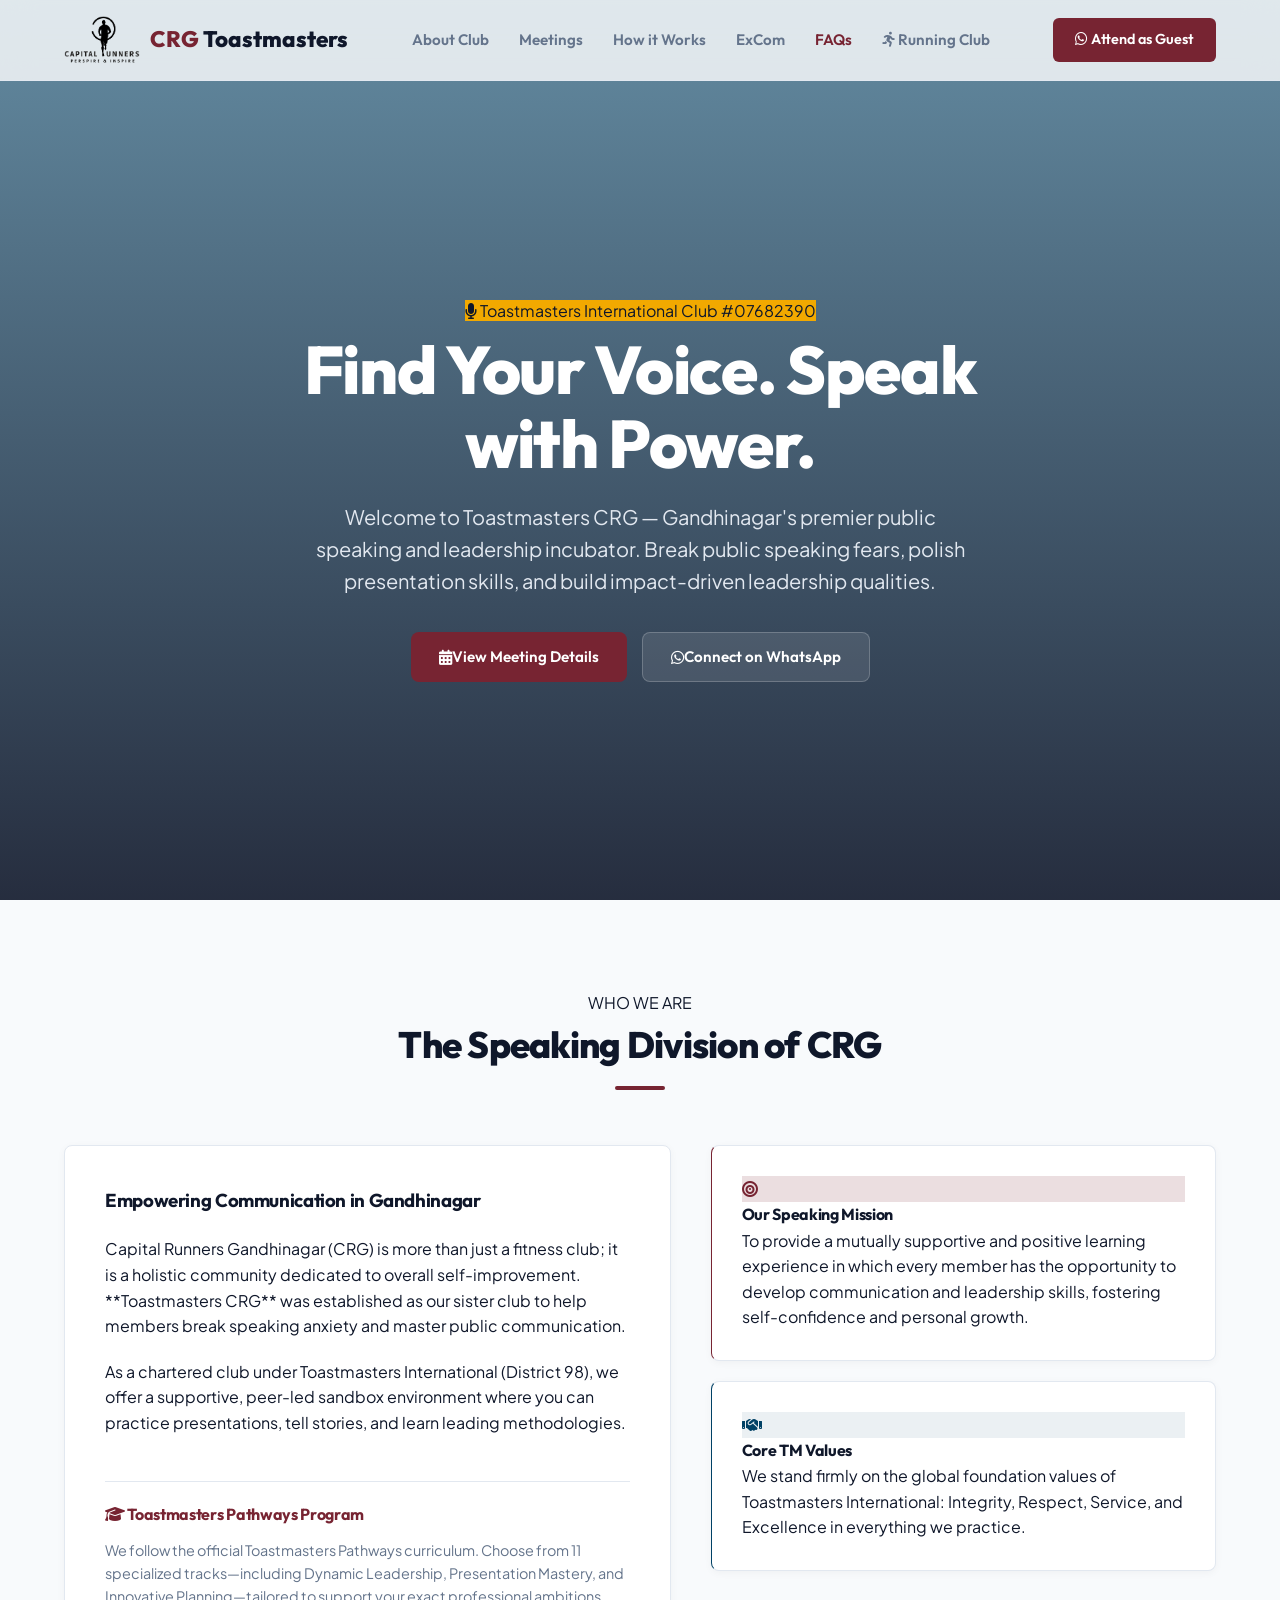
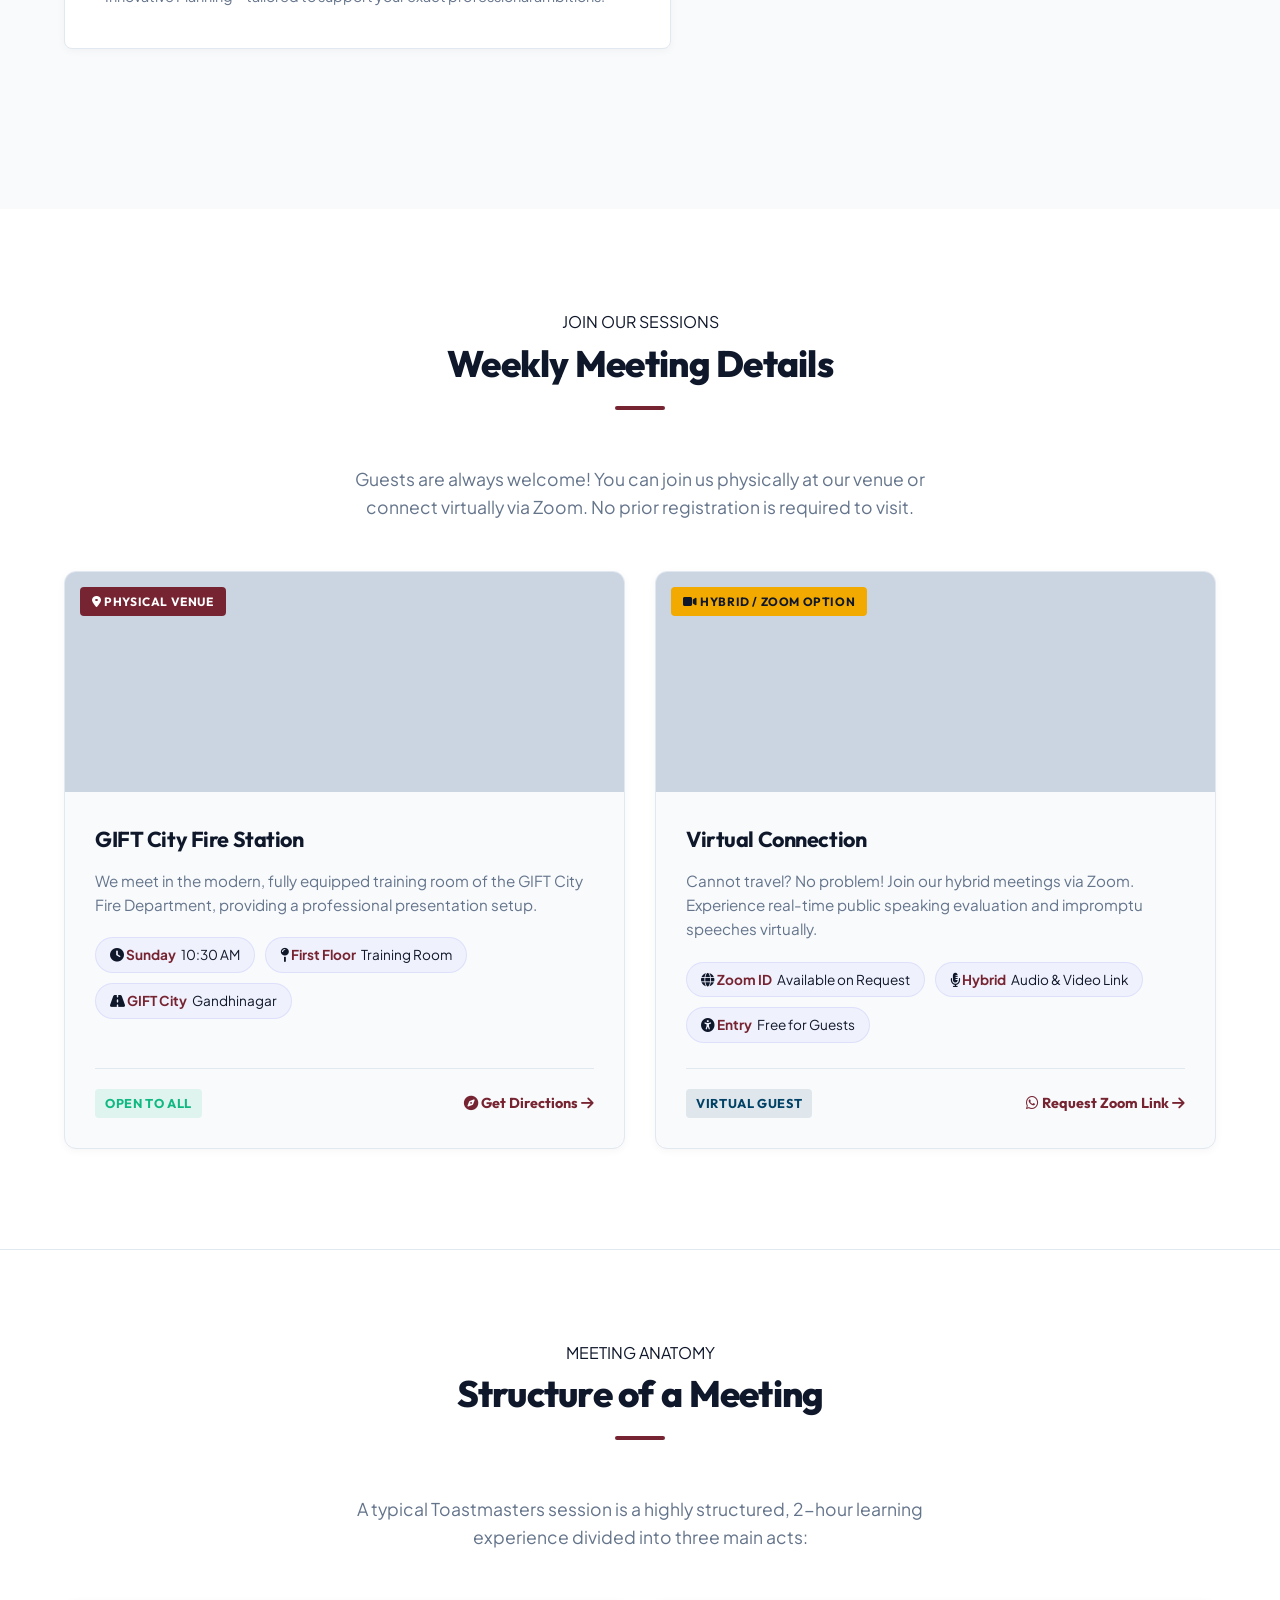
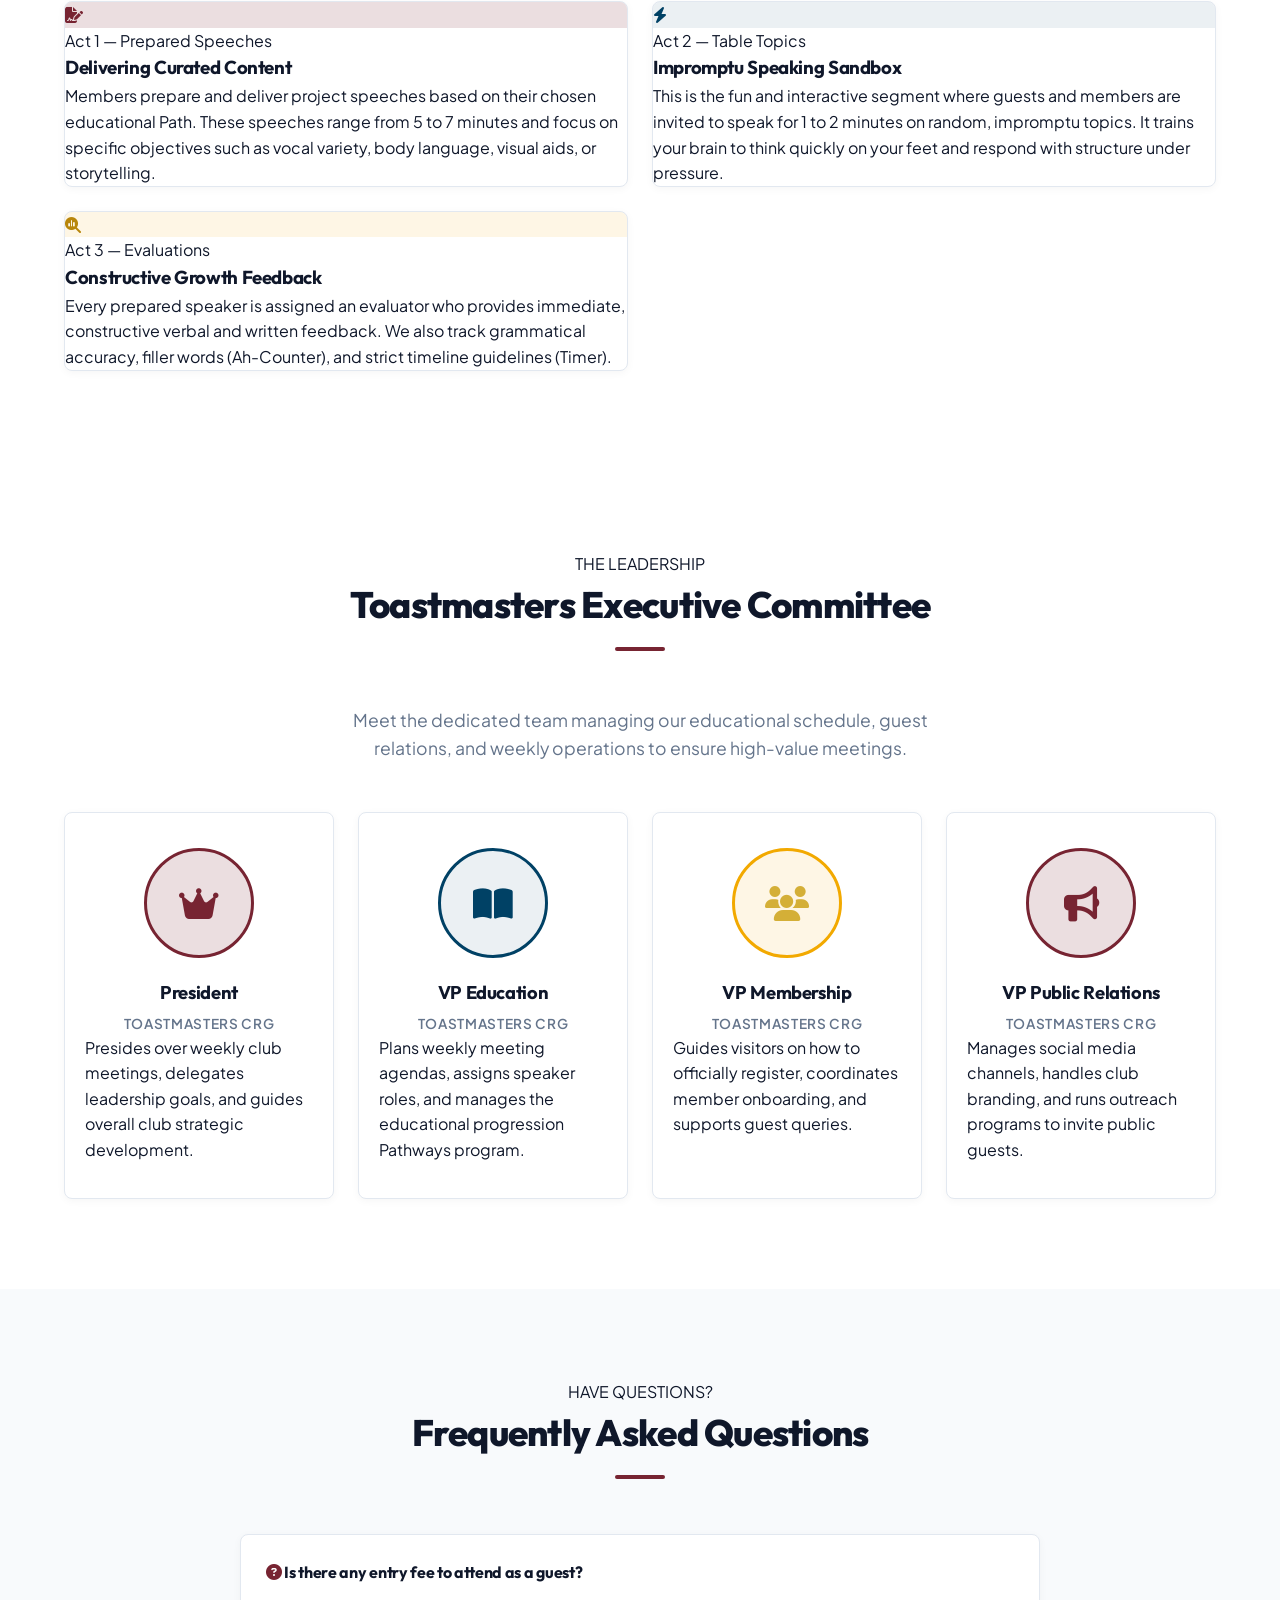
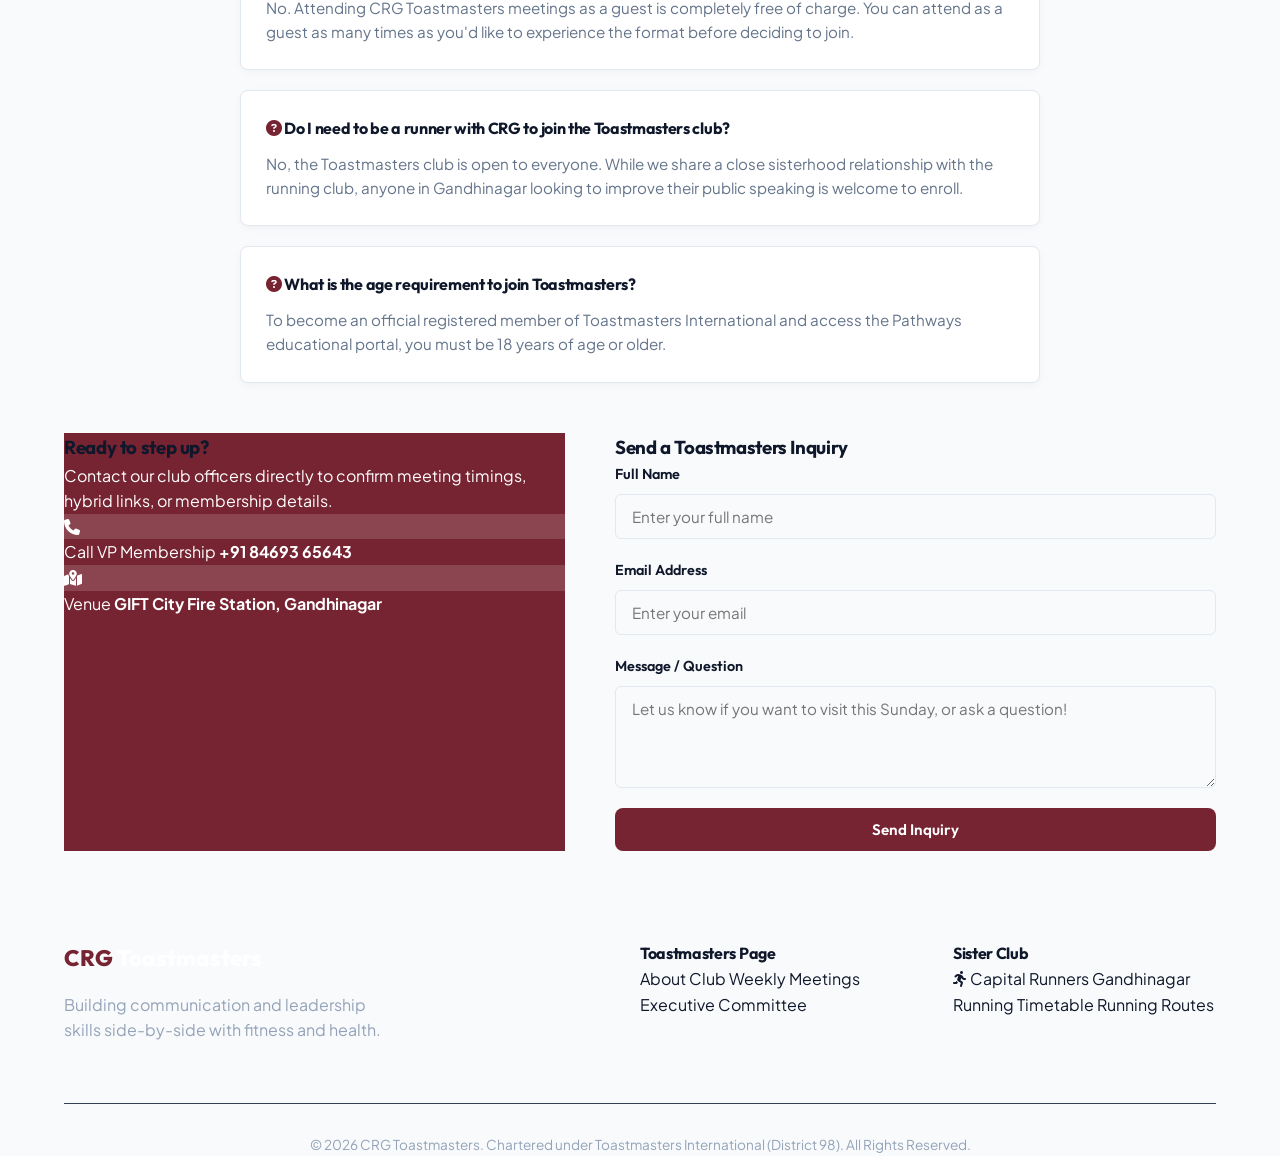
==== toastmasters.html @ 27a1dbb8 "Add Toastmasters CRG sister club page" ====
<!DOCTYPE html>
<html lang="en">
<head>
    <meta charset="UTF-8">
    <meta name="viewport" content="width=device-width, initial-scale=1.0">
    <title>Toastmasters CRG | Public Speaking & Leadership Club Gandhinagar</title>
    <meta name="description" content="Discover Toastmasters CRG, the sister club of Capital Runners Gandhinagar. Improve your public speaking, communication, and leadership skills in a supportive, hybrid learning environment.">
    
    <!-- Google Fonts -->
    <link rel="preconnect" href="https://fonts.googleapis.com">
    <link rel="preconnect" href="https://fonts.gstatic.com" crossorigin>
    <link href="https://fonts.googleapis.com/css2?family=Outfit:wght@400;600;700;800&family=Plus+Jakarta+Sans:wght@400;500;600;700&display=swap" rel="stylesheet">
    
    <!-- FontAwesome for Icons -->
    <link rel="stylesheet" href="https://cdnjs.cloudflare.com/ajax/libs/font-awesome/6.4.0/css/all.min.css">
    
    <!-- Styling -->
    <link rel="stylesheet" href="index.css">
</head>
<body class="toastmasters-theme">

    <!-- Blurred Navigation Bar -->
    <nav class="navbar" id="navbar">
        <div class="nav-container">
            <a href="index.html" class="nav-logo">
                <img src="assets/logo.png" alt="Capital Runners Gandhinagar Logo" class="logo-image">
                <span class="logo-text"><span class="logo-accent">CRG</span> Toastmasters</span>
            </a>
            <div class="nav-links" id="nav-links">
                <a href="#about-tm" class="nav-item">About Club</a>
                <a href="#meetings" class="nav-item">Meetings</a>
                <a href="#tm-structure" class="nav-item">How it Works</a>
                <a href="#tm-excom" class="nav-item">ExCom</a>
                <a href="#tm-faq" class="nav-item">FAQs</a>
                <a href="index.html" class="nav-item"><i class="fa-solid fa-person-running"></i> Running Club</a>
            </div>
            <a href="https://wa.me/918469365643?text=Hello%20CRG%20Toastmasters!%20I%20want%20to%20attend%20a%20meeting%20as%20a%20guest." target="_blank" class="btn-join btn-nav-cta"><i class="fa-brands fa-whatsapp"></i> Attend as Guest</a>
            <button class="mobile-menu-btn" id="mobile-menu-btn" aria-label="Toggle Navigation Menu">
                <span></span>
                <span></span>
                <span></span>
            </button>
        </div>
    </nav>

    <!-- Mobile Navigation Drawer -->
    <div class="mobile-nav-drawer" id="mobile-nav-drawer">
        <a href="#about-tm" class="mobile-nav-item">About Club</a>
        <a href="#meetings" class="mobile-nav-item">Meetings</a>
        <a href="#tm-structure" class="mobile-nav-item">How it Works</a>
        <a href="#tm-excom" class="mobile-nav-item">ExCom</a>
        <a href="#tm-faq" class="mobile-nav-item">FAQs</a>
        <a href="index.html" class="mobile-nav-item"><i class="fa-solid fa-person-running"></i> Running Club</a>
        <a href="https://wa.me/918469365643?text=Hello%20CRG%20Toastmasters!%20I%20want%20to%20attend%20a%20meeting%20as%20a%20guest." target="_blank" class="btn-join mobile-cta"><i class="fa-brands fa-whatsapp"></i> Attend as Guest</a>
    </div>

    <!-- Hero Section -->
    <header class="hero-section" style="background-image: url('https://images.unsplash.com/photo-1524178232363-1fb2b075b655?auto=format&fit=crop&w=1600&q=80'); background-size: cover; background-position: center;">
        <div class="hero-overlay"></div>
        <div class="hero-content">
            <div class="scroll-reveal visible">
                <span class="category-tag bg-gold" style="margin-bottom: 20px;"><i class="fa-solid fa-microphone"></i> Toastmasters International Club #07682390</span>
                <h1 class="hero-title" style="margin-top: 10px;">Find Your Voice. Speak with Power.</h1>
                <p class="hero-subtitle">Welcome to Toastmasters CRG — Gandhinagar's premier public speaking and leadership incubator. Break public speaking fears, polish presentation skills, and build impact-driven leadership qualities.</p>
                <div class="hero-ctas">
                    <a href="#meetings" class="btn btn-primary"><i class="fa-solid fa-calendar-days"></i> View Meeting Details</a>
                    <a href="https://wa.me/918469365643?text=Hello!%20I%20would%20like%20to%20visit%20CRG%20Toastmasters%20as%20a%20guest%20this%20Sunday." target="_blank" class="btn btn-secondary"><i class="fa-brands fa-whatsapp"></i> Connect on WhatsApp</a>
                </div>
            </div>
        </div>
    </header>

    <!-- About Section -->
    <section class="about-section id-anchor" id="about-tm">
        <div class="container">
            <div class="section-header scroll-reveal">
                <span class="section-pretitle">WHO WE ARE</span>
                <h2 class="section-title">The Speaking Division of CRG</h2>
                <div class="section-underline"></div>
            </div>
            
            <div class="about-grid">
                <div class="about-text-card scroll-reveal">
                    <h3>Empowering Communication in Gandhinagar</h3>
                    <p>Capital Runners Gandhinagar (CRG) is more than just a fitness club; it is a holistic community dedicated to overall self-improvement. **Toastmasters CRG** was established as our sister club to help members break speaking anxiety and master public communication.</p>
                    <p>As a chartered club under Toastmasters International (District 98), we offer a supportive, peer-led sandbox environment where you can practice presentations, tell stories, and learn leading methodologies.</p>
                    
                    <div style="margin-top: 25px; border-top: 1px solid var(--border-color); padding-top: 20px;">
                        <h4 style="font-family: var(--font-heading); margin-bottom: 12px; font-weight: 700; color: var(--primary);"><i class="fa-solid fa-graduation-cap"></i> Toastmasters Pathways Program</h4>
                        <p style="font-size: 0.9rem; color: var(--text-muted);">We follow the official Toastmasters Pathways curriculum. Choose from 11 specialized tracks—including Dynamic Leadership, Presentation Mastery, and Innovative Planning—tailored to support your exact professional ambitions.</p>
                    </div>
                </div>
                
                <div class="scroll-reveal" style="display: flex; flex-direction: column; gap: 20px;">
                    <div class="vm-card" style="border-left-color: var(--primary);">
                        <div class="vm-icon" style="background: var(--primary-glow); color: var(--primary);"><i class="fa-solid fa-bullseye"></i></div>
                        <div class="vm-text">
                            <h4>Our Speaking Mission</h4>
                            <p>To provide a mutually supportive and positive learning experience in which every member has the opportunity to develop communication and leadership skills, fostering self-confidence and personal growth.</p>
                        </div>
                    </div>
                    <div class="vm-card" style="border-left-color: var(--accent-blue);">
                        <div class="vm-icon" style="background: rgba(0, 65, 101, 0.08); color: var(--accent-blue);"><i class="fa-solid fa-handshake"></i></div>
                        <div class="vm-text">
                            <h4>Core TM Values</h4>
                            <p>We stand firmly on the global foundation values of Toastmasters International: Integrity, Respect, Service, and Excellence in everything we practice.</p>
                        </div>
                    </div>
                </div>
            </div>
        </div>
    </section>

    <!-- Meetings Section -->
    <section class="routes-section id-anchor" id="meetings" style="background-color: var(--bg-white);">
        <div class="container">
            <div class="section-header scroll-reveal">
                <span class="section-pretitle">JOIN OUR SESSIONS</span>
                <h2 class="section-title">Weekly Meeting Details</h2>
                <div class="section-underline"></div>
            </div>
            
            <p class="routes-intro scroll-reveal">Guests are always welcome! You can join us physically at our venue or connect virtually via Zoom. No prior registration is required to visit.</p>
            
            <div class="routes-grid">
                <!-- Physical Meeting Card -->
                <div class="route-card scroll-reveal">
                    <div class="route-map-placeholder" style="background-image: url('https://images.unsplash.com/photo-1517245386807-bb43f82c33c4?auto=format&fit=crop&w=800&q=80');">
                        <span class="route-badge-new"><i class="fa-solid fa-location-dot"></i> Physical Venue</span>
                    </div>
                    <div class="route-info">
                        <div>
                            <h3>GIFT City Fire Station</h3>
                            <p>We meet in the modern, fully equipped training room of the GIFT City Fire Department, providing a professional presentation setup.</p>
                            <div class="route-stats">
                                <span class="stat-pill"><i class="fa-solid fa-clock"></i> <strong>Sunday</strong> 10:30 AM</span>
                                <span class="stat-pill"><i class="fa-solid fa-map-pin"></i> <strong>First Floor</strong> Training Room</span>
                                <span class="stat-pill"><i class="fa-solid fa-road"></i> <strong>GIFT City</strong> Gandhinagar</span>
                            </div>
                        </div>
                        <div class="route-footer">
                            <span class="difficulty-level diff-easy">Open to All</span>
                            <a href="https://maps.google.com/?q=GIFT+City+Fire+Department+Gandhinagar" target="_blank" class="btn-route-action"><i class="fa-solid fa-compass"></i> Get Directions <i class="fa-solid fa-arrow-right"></i></a>
                        </div>
                    </div>
                </div>
                
                <!-- Online Meeting Card -->
                <div class="route-card scroll-reveal">
                    <div class="route-map-placeholder" style="background-image: url('https://images.unsplash.com/photo-1588196749597-9ff075ee6b5b?auto=format&fit=crop&w=800&q=80');">
                        <span class="route-badge-new bg-gold" style="background-color: var(--accent-gold); color: #0f172a;"><i class="fa-solid fa-video"></i> Hybrid / Zoom Option</span>
                    </div>
                    <div class="route-info">
                        <div>
                            <h3>Virtual Connection</h3>
                            <p>Cannot travel? No problem! Join our hybrid meetings via Zoom. Experience real-time public speaking evaluation and impromptu speeches virtually.</p>
                            <div class="route-stats">
                                <span class="stat-pill"><i class="fa-solid fa-globe"></i> <strong>Zoom ID</strong> Available on Request</span>
                                <span class="stat-pill"><i class="fa-solid fa-microphone-lines"></i> <strong>Hybrid</strong> Audio & Video Link</span>
                                <span class="stat-pill"><i class="fa-solid fa-universal-access"></i> <strong>Entry</strong> Free for Guests</span>
                            </div>
                        </div>
                        <div class="route-footer">
                            <span class="difficulty-level diff-medium" style="background: rgba(0, 65, 101, 0.1); color: var(--accent-blue);">Virtual Guest</span>
                            <a href="https://wa.me/918469365643?text=Hello!%20Please%20send%20me%20the%20Zoom%20link%20for%20the%20upcoming%20CRG%20Toastmasters%20meeting." target="_blank" class="btn-route-action"><i class="fa-brands fa-whatsapp"></i> Request Zoom Link <i class="fa-solid fa-arrow-right"></i></a>
                        </div>
                    </div>
                </div>
            </div>
        </div>
    </section>

    <!-- How It Works Section -->
    <section class="schedule-section id-anchor" id="tm-structure">
        <div class="container">
            <div class="section-header scroll-reveal">
                <span class="section-pretitle">MEETING ANATOMY</span>
                <h2 class="section-title">Structure of a Meeting</h2>
                <div class="section-underline"></div>
            </div>
            
            <p class="routes-intro scroll-reveal" style="margin-bottom: 50px;">A typical Toastmasters session is a highly structured, 2-hour learning experience divided into three main acts:</p>
            
            <div class="schedule-grid">
                <!-- Session 1 -->
                <div class="schedule-card scroll-reveal">
                    <div class="schedule-icon" style="background: var(--primary-glow); color: var(--primary);"><i class="fa-solid fa-file-signature"></i></div>
                    <div class="schedule-content">
                        <span class="schedule-time">Act 1 — Prepared Speeches</span>
                        <h3>Delivering Curated Content</h3>
                        <p>Members prepare and deliver project speeches based on their chosen educational Path. These speeches range from 5 to 7 minutes and focus on specific objectives such as vocal variety, body language, visual aids, or storytelling.</p>
                    </div>
                </div>
                
                <!-- Session 2 -->
                <div class="schedule-card scroll-reveal">
                    <div class="schedule-icon" style="background: rgba(0, 65, 101, 0.08); color: var(--accent-blue);"><i class="fa-solid fa-bolt"></i></div>
                    <div class="schedule-content">
                        <span class="schedule-time">Act 2 — Table Topics</span>
                        <h3>Impromptu Speaking Sandbox</h3>
                        <p>This is the fun and interactive segment where guests and members are invited to speak for 1 to 2 minutes on random, impromptu topics. It trains your brain to think quickly on your feet and respond with structure under pressure.</p>
                    </div>
                </div>
                
                <!-- Session 3 -->
                <div class="schedule-card scroll-reveal">
                    <div class="schedule-icon" style="background: rgba(242, 169, 0, 0.1); color: #b8860b;"><i class="fa-solid fa-magnifying-glass-chart"></i></div>
                    <div class="schedule-content">
                        <span class="schedule-time">Act 3 — Evaluations</span>
                        <h3>Constructive Growth Feedback</h3>
                        <p>Every prepared speaker is assigned an evaluator who provides immediate, constructive verbal and written feedback. We also track grammatical accuracy, filler words (Ah-Counter), and strict timeline guidelines (Timer).</p>
                    </div>
                </div>
            </div>
        </div>
    </section>

    <!-- ExCom Section -->
    <section class="about-section id-anchor" id="tm-excom" style="background-color: var(--bg-white);">
        <div class="container">
            <div class="section-header scroll-reveal">
                <span class="section-pretitle">THE LEADERSHIP</span>
                <h2 class="section-title">Toastmasters Executive Committee</h2>
                <div class="section-underline"></div>
            </div>
            
            <p class="routes-intro scroll-reveal" style="margin-bottom: 50px;">Meet the dedicated team managing our educational schedule, guest relations, and weekly operations to ensure high-value meetings.</p>
            
            <div class="team-grid">
                <!-- Officer 1 -->
                <div class="team-card scroll-reveal">
                    <div style="width: 110px; height: 110px; border-radius: 50%; background: var(--primary-glow); color: var(--primary); display: flex; align-items: center; justify-content: center; margin-bottom: 20px; font-size: 2.2rem; font-weight: bold; border: 3px solid var(--primary);">
                        <i class="fa-solid fa-crown"></i>
                    </div>
                    <h4 class="member-name">President</h4>
                    <span class="member-role">Toastmasters CRG</span>
                    <p class="member-bio">Presides over weekly club meetings, delegates leadership goals, and guides overall club strategic development.</p>
                </div>
                
                <!-- Officer 2 -->
                <div class="team-card scroll-reveal">
                    <div style="width: 110px; height: 110px; border-radius: 50%; background: rgba(0, 65, 101, 0.08); color: var(--accent-blue); display: flex; align-items: center; justify-content: center; margin-bottom: 20px; font-size: 2.2rem; font-weight: bold; border: 3px solid var(--accent-blue);">
                        <i class="fa-solid fa-book-open"></i>
                    </div>
                    <h4 class="member-name">VP Education</h4>
                    <span class="member-role">Toastmasters CRG</span>
                    <p class="member-bio">Plans weekly meeting agendas, assigns speaker roles, and manages the educational progression Pathways program.</p>
                </div>
                
                <!-- Officer 3 -->
                <div class="team-card scroll-reveal">
                    <div style="width: 110px; height: 110px; border-radius: 50%; background: rgba(242, 169, 0, 0.1); color: #d4af37; display: flex; align-items: center; justify-content: center; margin-bottom: 20px; font-size: 2.2rem; font-weight: bold; border: 3px solid var(--accent-gold);">
                        <i class="fa-solid fa-users"></i>
                    </div>
                    <h4 class="member-name">VP Membership</h4>
                    <span class="member-role">Toastmasters CRG</span>
                    <p class="member-bio">Guides visitors on how to officially register, coordinates member onboarding, and supports guest queries.</p>
                </div>

                <!-- Officer 4 -->
                <div class="team-card scroll-reveal">
                    <div style="width: 110px; height: 110px; border-radius: 50%; background: var(--primary-glow); color: var(--primary); display: flex; align-items: center; justify-content: center; margin-bottom: 20px; font-size: 2.2rem; font-weight: bold; border: 3px solid var(--primary);">
                        <i class="fa-solid fa-bullhorn"></i>
                    </div>
                    <h4 class="member-name">VP Public Relations</h4>
                    <span class="member-role">Toastmasters CRG</span>
                    <p class="member-bio">Manages social media channels, handles club branding, and runs outreach programs to invite public guests.</p>
                </div>
            </div>
        </div>
    </section>

    <!-- FAQs Section -->
    <section class="contact-section id-anchor" id="tm-faq">
        <div class="container">
            <div class="section-header scroll-reveal">
                <span class="section-pretitle">HAVE QUESTIONS?</span>
                <h2 class="section-title">Frequently Asked Questions</h2>
                <div class="section-underline"></div>
            </div>
            
            <div style="max-width: 800px; margin: 0 auto 50px auto;" class="scroll-reveal">
                <div style="background: var(--bg-white); border: 1px solid var(--border-color); border-radius: 8px; padding: 25px; margin-bottom: 20px; box-shadow: var(--shadow-sm);">
                    <h4 style="font-family: var(--font-heading); margin-bottom: 10px; font-weight: 700; color: var(--text-main);"><i class="fa-solid fa-circle-question" style="color: var(--primary);"></i> Is there any entry fee to attend as a guest?</h4>
                    <p style="color: var(--text-muted); font-size: 0.95rem;">No. Attending CRG Toastmasters meetings as a guest is completely free of charge. You can attend as a guest as many times as you'd like to experience the format before deciding to join.</p>
                </div>
                
                <div style="background: var(--bg-white); border: 1px solid var(--border-color); border-radius: 8px; padding: 25px; margin-bottom: 20px; box-shadow: var(--shadow-sm);">
                    <h4 style="font-family: var(--font-heading); margin-bottom: 10px; font-weight: 700; color: var(--text-main);"><i class="fa-solid fa-circle-question" style="color: var(--primary);"></i> Do I need to be a runner with CRG to join the Toastmasters club?</h4>
                    <p style="color: var(--text-muted); font-size: 0.95rem;">No, the Toastmasters club is open to everyone. While we share a close sisterhood relationship with the running club, anyone in Gandhinagar looking to improve their public speaking is welcome to enroll.</p>
                </div>
                
                <div style="background: var(--bg-white); border: 1px solid var(--border-color); border-radius: 8px; padding: 25px; box-shadow: var(--shadow-sm);">
                    <h4 style="font-family: var(--font-heading); margin-bottom: 10px; font-weight: 700; color: var(--text-main);"><i class="fa-solid fa-circle-question" style="color: var(--primary);"></i> What is the age requirement to join Toastmasters?</h4>
                    <p style="color: var(--text-muted); font-size: 0.95rem;">To become an official registered member of Toastmasters International and access the Pathways educational portal, you must be 18 years of age or older.</p>
                </div>
            </div>

            <!-- Inquire Form -->
            <div class="contact-grid scroll-reveal">
                <div class="contact-info-card" style="background: var(--primary); color: var(--text-white);">
                    <h3>Ready to step up?</h3>
                    <p>Contact our club officers directly to confirm meeting timings, hybrid links, or membership details.</p>
                    
                    <div class="contact-details">
                        <div class="contact-detail-item">
                            <div class="detail-icon" style="background: rgba(255,255,255,0.15); color: var(--text-white);"><i class="fa-solid fa-phone"></i></div>
                            <div class="detail-text">
                                <span>Call VP Membership</span>
                                <strong>+91 84693 65643</strong>
                            </div>
                        </div>
                        <div class="contact-detail-item">
                            <div class="detail-icon" style="background: rgba(255,255,255,0.15); color: var(--text-white);"><i class="fa-solid fa-map-location-dot"></i></div>
                            <div class="detail-text">
                                <span>Venue</span>
                                <strong>GIFT City Fire Station, Gandhinagar</strong>
                            </div>
                        </div>
                    </div>
                </div>

                <div class="contact-form-card">
                    <h3>Send a Toastmasters Inquiry</h3>
                    <form id="tm-contact-form" class="contact-form">
                        <div class="form-group">
                            <label for="tm-name">Full Name</label>
                            <input type="text" id="tm-name" required placeholder="Enter your full name">
                        </div>
                        <div class="form-group">
                            <label for="tm-email">Email Address</label>
                            <input type="email" id="tm-email" required placeholder="Enter your email">
                        </div>
                        <div class="form-group">
                            <label for="tm-message">Message / Question</label>
                            <textarea id="tm-message" rows="4" required placeholder="Let us know if you want to visit this Sunday, or ask a question!"></textarea>
                        </div>
                        <button type="submit" class="btn btn-primary btn-full">Send Inquiry</button>
                    </form>
                    <div id="tm-form-status" class="form-status hidden"></div>
                </div>
            </div>
        </div>
    </section>

    <!-- Footer -->
    <footer class="footer-section">
        <div class="container">
            <div class="footer-container">
                <div class="footer-brand">
                    <div class="nav-logo">
                        <span class="logo-text" style="color: var(--text-white);"><span class="logo-accent">CRG</span> Toastmasters</span>
                    </div>
                    <p class="footer-tagline">Building communication and leadership skills side-by-side with fitness and health.</p>
                </div>
                <div class="footer-links">
                    <h4>Toastmasters Page</h4>
                    <a href="#about-tm">About Club</a>
                    <a href="#meetings">Weekly Meetings</a>
                    <a href="#tm-excom">Executive Committee</a>
                </div>
                <div class="footer-links">
                    <h4>Sister Club</h4>
                    <a href="index.html"><i class="fa-solid fa-person-running"></i> Capital Runners Gandhinagar</a>
                    <a href="index.html#schedule">Running Timetable</a>
                    <a href="index.html#routes">Running Routes</a>
                </div>
            </div>
            
            <div class="footer-bottom">
                <p>&copy; 2026 CRG Toastmasters. Chartered under Toastmasters International (District 98). All Rights Reserved.</p>
            </div>
        </div>
    </footer>

    <!-- Scripts -->
    <script src="index.js"></script>
</body>
</html>
---- index.css ----
/* Design Tokens & Theme Setup - Light & Happy Theme */
:root {
    --bg-light: #f8fafc;
    --bg-white: #ffffff;
    --bg-card: #ffffff;
    --bg-card-hover: #ffffff;
    --border-color: #e2e8f0;
    --border-hover: #4f46e5;
    
    --primary: #4f46e5; /* Electric Indigo/Violet */
    --primary-hover: #4338ca;
    --primary-glow: rgba(79, 70, 229, 0.15);
    
    --accent-blue: #06b6d4; /* Cyber Cyan/Teal for cycling */
    --accent-green: #10b981; /* Emerald for strength */
    --accent-purple: #8b5cf6; /* Violet for yoga */
    
    --text-main: #0f172a; /* Slate 900 */
    --text-muted: #64748b; /* Slate 500 */
    --text-white: #ffffff;
    
    --font-heading: 'Outfit', sans-serif;
    --font-body: 'Plus Jakarta Sans', sans-serif;
    
    --shadow-sm: 0 2px 8px rgba(0, 0, 0, 0.04);
    --shadow-md: 0 8px 30px rgba(0, 0, 0, 0.05);
    --shadow-lg: 0 16px 40px rgba(0, 0, 0, 0.08);
    
    --transition: all 0.3s cubic-bezier(0.4, 0, 0.2, 1);
}

/* Toastmasters Theme Override */
body.toastmasters-theme {
    --primary: #772432; /* Toastmasters Burgundy */
    --primary-hover: #5c1b26;
    --primary-glow: rgba(119, 36, 50, 0.15);
    --border-hover: #772432;
    
    --accent-blue: #004165; /* Toastmasters True Blue */
    --accent-gold: #f2a900; /* Toastmasters Gold */
}

.toastmasters-theme .gold-text {
    color: var(--accent-gold);
}
.toastmasters-theme .bg-gold {
    background-color: var(--accent-gold);
    color: #0f172a;
}
.toastmasters-theme .btn-gold {
    background-color: var(--accent-gold);
    color: #0f172a;
}
.toastmasters-theme .btn-gold:hover {
    background-color: #e09b00;
    transform: translateY(-1px);
    box-shadow: 0 4px 12px rgba(242, 169, 0, 0.2);
}
.toastmasters-theme .hero-overlay {
    background: linear-gradient(to bottom, rgba(0, 65, 101, 0.6) 0%, rgba(15, 23, 42, 0.9) 100%);
}

/* General Reset */
* {
    margin: 0;
    padding: 0;
    box-sizing: border-box;
    scroll-behavior: smooth;
}

body {
    background-color: var(--bg-light);
    color: var(--text-main);
    font-family: var(--font-body);
    line-height: 1.6;
    overflow-x: hidden;
}

.container {
    width: 90%;
    max-width: 1200px;
    margin: 0 auto;
}

a {
    color: inherit;
    text-decoration: none;
    transition: var(--transition);
}

/* Typography elements */
h1, h2, h3, h4, h5, h6 {
    font-family: var(--font-heading);
    font-weight: 700;
    letter-spacing: -0.02em;
    color: var(--text-main);
}

/* Helper Gradients */
.text-gradient {
    background: linear-gradient(135deg, #ff6b00, #ff8a00);
    -webkit-background-clip: text;
    -webkit-text-fill-color: transparent;
}

/* Buttons */
.btn {
    display: inline-flex;
    align-items: center;
    justify-content: center;
    padding: 12px 28px;
    border-radius: 8px;
    font-family: var(--font-heading);
    font-weight: 600;
    font-size: 0.95rem;
    cursor: pointer;
    transition: var(--transition);
    border: none;
}

.btn-primary {
    background-color: var(--primary);
    color: var(--text-white);
}

.btn-primary:hover {
    background-color: var(--primary-hover);
    transform: translateY(-2px);
    box-shadow: 0 6px 18px var(--primary-glow);
}

.btn-secondary {
    background-color: var(--bg-white);
    color: var(--text-main);
    border: 1px solid var(--border-color);
}

.btn-secondary:hover {
    background-color: var(--bg-light);
    border-color: var(--text-muted);
    transform: translateY(-2px);
}

.btn-full {
    width: 100%;
}

/* Navbar */
.navbar {
    position: fixed;
    top: 0;
    left: 0;
    width: 100%;
    z-index: 1000;
    background: rgba(255, 255, 255, 0.8);
    backdrop-filter: blur(16px);
    -webkit-backdrop-filter: blur(16px);
    border-bottom: 1px solid var(--border-color);
    transition: var(--transition);
}

.navbar.scrolled {
    background: rgba(255, 255, 255, 0.96);
    box-shadow: 0 4px 20px rgba(0, 0, 0, 0.03);
}

.nav-container {
    display: flex;
    align-items: center;
    justify-content: space-between;
    height: 80px;
    width: 90%;
    max-width: 1200px;
    margin: 0 auto;
}

.nav-logo {
    display: flex;
    align-items: center;
    gap: 10px;
}

.logo-image {
    height: 48px;
    width: auto;
    object-fit: contain;
}

.logo-text {
    font-family: var(--font-heading);
    font-weight: 800;
    font-size: 1.4rem;
    color: var(--text-main);
}

.logo-accent {
    color: var(--primary);
}

.nav-links {
    display: flex;
    gap: 30px;
}

.nav-item {
    font-family: var(--font-heading);
    font-weight: 600;
    font-size: 0.95rem;
    color: var(--text-muted);
    position: relative;
    padding: 8px 0;
}

.nav-item:hover, .nav-item.active {
    color: var(--primary);
}

.btn-join {
    padding: 10px 22px;
    border-radius: 6px;
    font-family: var(--font-heading);
    font-weight: 600;
    font-size: 0.9rem;
    background-color: var(--primary);
    color: var(--text-white);
}

.btn-join:hover {
    background-color: var(--primary-hover);
    transform: translateY(-1px);
    box-shadow: 0 4px 12px var(--primary-glow);
}

.mobile-menu-btn {
    display: none;
    flex-direction: column;
    justify-content: space-between;
    width: 24px;
    height: 18px;
    background: transparent;
    border: none;
    cursor: pointer;
}

.mobile-menu-btn span {
    width: 100%;
    height: 2px;
    background-color: var(--text-main);
    transition: var(--transition);
}

/* Mobile Nav Drawer */
.mobile-nav-drawer {
    display: none;
    position: fixed;
    top: 80px;
    left: 0;
    width: 100%;
    height: calc(100vh - 80px);
    background: rgba(255, 255, 255, 0.98);
    backdrop-filter: blur(20px);
    z-index: 999;
    flex-direction: column;
    align-items: center;
    padding-top: 40px;
    gap: 25px;
    transform: translateX(100%);
    transition: transform 0.3s ease-in-out;
}

.mobile-nav-drawer.open {
    transform: translateX(0);
}

.mobile-nav-item {
    font-family: var(--font-heading);
    font-size: 1.3rem;
    font-weight: 600;
    color: var(--text-muted);
}

.mobile-nav-item:hover {
    color: var(--primary);
}

.mobile-cta {
    margin-top: 20px;
}

/* Hero Section */
.hero-section {
    position: relative;
    height: 100vh;
    min-height: 600px;
    display: flex;
    align-items: center;
    justify-content: center;
    overflow: hidden;
}

.hero-video-bg {
    position: absolute;
    top: 0;
    left: 0;
    width: 100%;
    height: 100%;
    object-fit: cover;
    z-index: 1;
}

.hero-overlay {
    position: absolute;
    top: 0;
    left: 0;
    width: 100%;
    height: 100%;
    background: linear-gradient(to bottom, rgba(15, 23, 42, 0.4) 0%, rgba(15, 23, 42, 0.8) 100%);
    z-index: 2;
}

.hero-content {
    position: relative;
    z-index: 3;
    max-width: 800px;
    text-align: center;
    padding: 0 20px;
    margin-top: 80px;
}

.hero-badge {
    display: inline-block;
    padding: 6px 16px;
    background: rgba(255, 107, 0, 0.15);
    border: 1px solid rgba(255, 107, 0, 0.4);
    border-radius: 4px;
    font-family: var(--font-heading);
    font-weight: 600;
    font-size: 0.85rem;
    text-transform: uppercase;
    letter-spacing: 0.1em;
    color: #ff9100;
    margin-bottom: 25px;
}

.hero-title {
    font-size: 4.2rem;
    font-weight: 800;
    line-height: 1.1;
    margin-bottom: 20px;
    color: var(--text-white);
}

.hero-subtitle {
    font-size: 1.25rem;
    color: #e2e8f0;
    max-width: 650px;
    margin: 0 auto 35px auto;
    font-weight: 400;
}

.hero-ctas {
    display: flex;
    gap: 15px;
    justify-content: center;
}

.hero-ctas .btn-secondary {
    background-color: rgba(255, 255, 255, 0.1);
    color: var(--text-white);
    border-color: rgba(255, 255, 255, 0.2);
}

.hero-ctas .btn-secondary:hover {
    background-color: rgba(255, 255, 255, 0.2);
    border-color: rgba(255, 255, 255, 0.4);
}

.scroll-indicator {
    position: absolute;
    bottom: 30px;
    left: 50%;
    transform: translateX(-50%);
    z-index: 3;
    display: flex;
    flex-direction: column;
    align-items: center;
    color: rgba(255, 255, 255, 0.6);
    cursor: pointer;
}

.mouse-icon {
    width: 24px;
    height: 40px;
    border: 2px solid rgba(255, 255, 255, 0.5);
    border-radius: 12px;
    position: relative;
}

.mouse-icon .wheel {
    width: 4px;
    height: 8px;
    background-color: var(--primary);
    border-radius: 2px;
    position: absolute;
    top: 6px;
    left: 50%;
    transform: translateX(-50%);
    animation: scroll-wheel 1.5s infinite;
}

/* Stats Section */
.stats-section {
    background-color: var(--bg-white);
    padding: 65px 0;
    border-bottom: 1px solid var(--border-color);
    position: relative;
    z-index: 4;
}

.stats-grid {
    display: grid;
    grid-template-columns: repeat(4, 1fr);
    gap: 24px;
}

.stat-card {
    background: var(--bg-white);
    border: 1px solid var(--border-color);
    padding: 30px 20px;
    border-radius: 8px;
    text-align: center;
    box-shadow: var(--shadow-sm);
    transition: var(--transition);
}

.stat-card:hover {
    transform: translateY(-4px);
    border-color: var(--border-hover);
    box-shadow: var(--shadow-md);
}

.stat-number {
    font-size: 2.8rem;
    font-weight: 800;
    color: var(--primary);
    margin-bottom: 5px;
}

.stat-label {
    font-size: 0.9rem;
    font-weight: 600;
    text-transform: uppercase;
    letter-spacing: 0.05em;
    color: var(--text-muted);
}

/* Section Common Layout */
section {
    padding: 90px 0;
}

.id-anchor {
    scroll-margin-top: 80px;
}

.section-header {
    text-align: center;
    margin-bottom: 55px;
}

.section-title {
    font-size: 2.3rem;
    font-weight: 800;
    margin-bottom: 12px;
    color: var(--text-main);
}

.section-underline {
    width: 50px;
    height: 4px;
    background: var(--primary);
    border-radius: 2px;
    margin: 0 auto;
}

/* About Section */
.about-section {
    background-color: var(--bg-light);
}

.about-grid {
    display: grid;
    grid-template-columns: 1.2fr 1fr;
    gap: 40px;
    margin-bottom: 70px;
}

.about-text-card {
    background: var(--bg-white);
    border: 1px solid var(--border-color);
    border-radius: 8px;
    padding: 40px;
    display: flex;
    flex-direction: column;
    justify-content: center;
    gap: 20px;
    box-shadow: var(--shadow-sm);
}

.lead-text {
    font-size: 1.2rem;
    font-weight: 600;
    color: var(--text-main);
    line-height: 1.5;
}

.vision-mission-cards {
    display: flex;
    flex-direction: column;
    gap: 20px;
}

.vm-card {
    background: var(--bg-white);
    border: 1px solid var(--border-color);
    border-radius: 8px;
    padding: 30px;
    box-shadow: var(--shadow-sm);
    transition: var(--transition);
}

.vm-card:hover {
    border-color: var(--border-hover);
    transform: translateX(4px);
}

.vm-content h3 {
    font-size: 1.2rem;
    margin-bottom: 8px;
    color: var(--primary);
}

.vm-content p {
    font-size: 0.95rem;
    color: var(--text-muted);
}

/* ExCom Section */
.team-wrapper {
    margin-top: 70px;
    text-align: center;
}

.subsection-title {
    font-size: 1.8rem;
    margin-bottom: 8px;
}

.subsection-intro {
    color: var(--text-muted);
    max-width: 600px;
    margin: 0 auto 40px auto;
}

.team-grid {
    display: grid;
    grid-template-columns: repeat(auto-fill, minmax(260px, 1fr));
    gap: 24px;
}

.team-card {
    background: var(--bg-white);
    border: 1px solid var(--border-color);
    border-radius: 8px;
    padding: 35px 20px;
    box-shadow: var(--shadow-sm);
    transition: var(--transition);
    display: flex;
    flex-direction: column;
    align-items: center;
}

.team-card:hover {
    transform: translateY(-6px);
    border-color: var(--border-hover);
    box-shadow: var(--shadow-md);
}

.member-avatar {
    width: 64px;
    height: 64px;
    border-radius: 50%;
    object-fit: cover;
    margin-bottom: 18px;
    border: 2px solid var(--border-color);
    transition: var(--transition);
}

.team-card:hover .member-avatar {
    border-color: var(--primary);
    transform: scale(1.05);
}

.member-name {
    font-size: 1.15rem;
    font-weight: 700;
    color: var(--text-main);
    margin-bottom: 5px;
}

.member-role {
    font-size: 0.85rem;
    color: var(--text-muted);
    font-weight: 600;
    text-transform: uppercase;
    letter-spacing: 0.05em;
}

/* Schedule Section */
.schedule-section {
    background-color: var(--bg-white);
}

.schedule-intro {
    text-align: center;
    color: var(--text-muted);
    margin-bottom: 35px;
}

.schedule-tabs {
    display: flex;
    justify-content: center;
    flex-wrap: wrap;
    gap: 10px;
    margin-bottom: 40px;
}

.tab-btn {
    background: var(--bg-light);
    border: 1px solid var(--border-color);
    color: var(--text-muted);
    padding: 10px 24px;
    border-radius: 6px;
    font-family: var(--font-heading);
    font-weight: 600;
    font-size: 0.95rem;
    cursor: pointer;
    transition: var(--transition);
}

.tab-btn:hover {
    color: var(--text-main);
    background: #e2e8f0;
}

.tab-btn.active {
    background: var(--primary);
    color: var(--text-white);
    border-color: var(--primary);
}

.schedule-grid {
    display: grid;
    grid-template-columns: repeat(2, 1fr);
    gap: 24px;
}

.schedule-card {
    background: var(--bg-white);
    border: 1px solid var(--border-color);
    border-radius: 8px;
    padding: 0;
    box-shadow: var(--shadow-sm);
    transition: var(--transition);
    display: flex;
    flex-direction: column;
    overflow: hidden;
}

.schedule-card:hover {
    border-color: var(--border-hover);
    box-shadow: var(--shadow-md);
    transform: translateY(-4px);
}

.schedule-card-image {
    height: 180px;
    background-size: cover;
    background-position: center;
    width: 100%;
}

.schedule-card-body {
    padding: 30px;
}

.schedule-day {
    font-family: var(--font-heading);
    font-weight: 700;
    font-size: 0.95rem;
    color: var(--primary);
    text-transform: uppercase;
    letter-spacing: 0.05em;
    margin-bottom: 12px;
}

.schedule-activity {
    margin-bottom: 15px;
}

.schedule-activity h3 {
    font-size: 1.45rem;
    color: var(--text-main);
}

.activity-badge {
    display: inline-block;
    padding: 4px 10px;
    border-radius: 4px;
    font-size: 0.75rem;
    font-weight: 700;
    text-transform: uppercase;
    letter-spacing: 0.05em;
    margin-bottom: 8px;
}

.badge-runs { background: #fff3eb; color: #ff6b00; }
.badge-cycling { background: #e0f2fe; color: var(--accent-blue); }
.badge-strength { background: #ecfdf5; color: var(--accent-green); }
.badge-yoga { background: #f5f3ff; color: var(--accent-purple); }

.schedule-desc {
    font-size: 0.95rem;
    color: var(--text-muted);
    margin-bottom: 25px;
}

.schedule-location {
    display: flex;
    align-items: center;
    gap: 8px;
    font-size: 0.9rem;
    border-top: 1px solid var(--border-color);
    padding-top: 20px;
    color: var(--text-muted);
}

.loc-icon-svg {
    width: 18px;
    height: 18px;
    color: var(--primary);
    flex-shrink: 0;
}

.loc-link {
    color: var(--text-main);
    font-weight: 600;
}

.loc-link:hover {
    color: var(--primary);
    text-decoration: underline;
}

/* Fuel Calculator Section */
.calculator-section {
    background-color: var(--bg-light);
}

.calc-intro {
    text-align: center;
    color: var(--text-muted);
    max-width: 650px;
    margin: 0 auto 45px auto;
}

.calc-container {
    display: grid;
    grid-template-columns: 1fr 1.3fr;
    gap: 40px;
    background: var(--bg-white);
    border: 1px solid var(--border-color);
    border-radius: 8px;
    padding: 40px;
    box-shadow: var(--shadow-sm);
}

.calc-form {
    display: flex;
    flex-direction: column;
    gap: 25px;
    border-right: 1px solid var(--border-color);
    padding-right: 40px;
}

.input-group {
    display: flex;
    flex-direction: column;
    gap: 8px;
}

.input-group.hidden {
    display: none;
}

.input-group label {
    font-family: var(--font-heading);
    font-weight: 600;
    font-size: 0.95rem;
    color: var(--text-main);
}

.input-group input, .input-group select {
    background: var(--bg-light);
    border: 1px solid var(--border-color);
    border-radius: 6px;
    padding: 12px 16px;
    color: var(--text-main);
    font-family: var(--font-body);
    font-size: 0.95rem;
    outline: none;
    transition: var(--transition);
}

.input-group input:focus, .input-group select:focus {
    border-color: var(--primary);
    background: var(--bg-white);
    box-shadow: 0 0 0 3px rgba(255, 107, 0, 0.1);
}

.input-with-select {
    display: flex;
    gap: 10px;
}

.input-with-select input {
    flex: 1;
}

.input-with-select select {
    width: 80px;
}

.time-inputs {
    display: flex;
    gap: 10px;
}

.time-inputs div {
    display: flex;
    align-items: center;
    gap: 5px;
    flex: 1;
}

.time-inputs input {
    width: 100%;
    text-align: center;
}

.time-label {
    font-size: 0.85rem;
    color: var(--text-muted);
}

.btn-calc-trigger {
    margin-top: 15px;
    border-radius: 6px;
}

/* Calculator Results Panel */
.calc-results {
    display: flex;
    flex-direction: column;
    justify-content: center;
    min-height: 350px;
}

.results-placeholder {
    text-align: center;
    color: var(--text-muted);
    padding: 40px;
    display: flex;
    flex-direction: column;
    align-items: center;
    justify-content: center;
}

.placeholder-icon-svg {
    width: 48px;
    height: 48px;
    color: var(--text-muted);
    margin-bottom: 15px;
    animation: float 4s ease-in-out infinite;
}

.results-content {
    display: flex;
    flex-direction: column;
    gap: 25px;
    animation: fadeIn 0.4s ease;
}

.results-title {
    font-size: 1.7rem;
    color: var(--text-main);
}

.results-summary {
    font-size: 0.95rem;
    color: var(--text-muted);
    border-bottom: 1px solid var(--border-color);
    padding-bottom: 15px;
}

.results-grid {
    display: grid;
    grid-template-columns: repeat(3, 1fr);
    gap: 16px;
}

.result-tile {
    background: var(--bg-light);
    border: 1px solid var(--border-color);
    border-radius: 8px;
    padding: 20px 15px;
    text-align: center;
    transition: var(--transition);
    display: flex;
    flex-direction: column;
    align-items: center;
}

.result-tile:hover {
    border-color: var(--primary);
    background: var(--bg-white);
    box-shadow: var(--shadow-sm);
}

.tile-icon-svg {
    width: 28px;
    height: 28px;
    color: var(--primary);
    margin-bottom: 10px;
}

.result-tile h4 {
    font-size: 0.85rem;
    color: var(--text-muted);
    margin-bottom: 8px;
    text-transform: uppercase;
    letter-spacing: 0.05em;
}

.tile-value {
    font-size: 1.5rem;
    font-weight: 800;
    color: var(--text-main);
    font-family: var(--font-heading);
}

.tile-sub {
    font-size: 0.8rem;
    color: var(--primary);
    margin-top: 5px;
    font-weight: 600;
}

.timeline-wrapper {
    margin-top: 15px;
}

.timeline-wrapper h4 {
    font-size: 1.1rem;
    margin-bottom: 15px;
    color: var(--text-main);
}

.timeline {
    list-style: none;
    position: relative;
    padding-left: 24px;
}

.timeline::before {
    content: '';
    position: absolute;
    top: 5px;
    bottom: 5px;
    left: 7px;
    width: 2px;
    background: var(--border-color);
}

.timeline-item {
    position: relative;
    margin-bottom: 18px;
}

.timeline-item::before {
    content: '';
    position: absolute;
    left: -21px;
    top: 6px;
    width: 8px;
    height: 8px;
    border-radius: 50%;
    background: var(--primary);
}

.timeline-time {
    font-weight: 700;
    color: var(--text-main);
    font-size: 0.9rem;
}

.timeline-detail {
    font-size: 0.85rem;
    color: var(--text-muted);
}

/* Gallery Section */
.gallery-section {
    background-color: var(--bg-white);
}

.gallery-intro {
    text-align: center;
    color: var(--text-muted);
    margin-bottom: 40px;
}

.gallery-grid {
    columns: 3 300px;
    column-gap: 20px;
}

.gallery-item {
    background-color: var(--bg-light);
    margin-bottom: 20px;
    break-inside: avoid;
    border-radius: 8px;
    overflow: hidden;
    border: 1px solid var(--border-color);
    box-shadow: var(--shadow-sm);
    transition: var(--transition);
}

.gallery-item:hover {
    transform: translateY(-4px);
    box-shadow: var(--shadow-md);
    border-color: var(--primary);
}

.gallery-item img {
    width: 100%;
    height: auto;
    display: block;
    object-fit: cover;
}

/* Blog Cards Section */
.blog-section {
    background-color: var(--bg-light);
}

.blog-intro {
    text-align: center;
    color: var(--text-muted);
    margin-bottom: 50px;
}

.blog-grid {
    display: grid;
    grid-template-columns: repeat(3, 1fr);
    gap: 30px;
}

.blog-card {
    background: var(--bg-white);
    border: 1px solid var(--border-color);
    border-radius: 8px;
    overflow: hidden;
    display: flex;
    flex-direction: column;
    height: 100%;
    box-shadow: var(--shadow-sm);
    transition: var(--transition);
}

.blog-card:hover {
    transform: translateY(-6px);
    border-color: var(--border-hover);
    box-shadow: var(--shadow-md);
}

.blog-card-img {
    height: 180px;
    display: flex;
    align-items: flex-end;
    padding: 20px;
    background-size: cover;
    background-position: center;
    position: relative;
}

.blog-card-img::after {
    content: '';
    position: absolute;
    top: 0;
    left: 0;
    width: 100%;
    height: 100%;
    background: linear-gradient(to top, rgba(15, 23, 42, 0.7) 0%, transparent 100%);
}

.blog-category-tag {
    position: relative;
    z-index: 2;
    background: var(--primary);
    color: var(--text-white);
    padding: 4px 12px;
    border-radius: 4px;
    font-size: 0.75rem;
    font-weight: 700;
    text-transform: uppercase;
    letter-spacing: 0.05em;
}

.blog-info {
    padding: 25px;
    display: flex;
    flex-direction: column;
    flex-grow: 1;
}

.blog-meta {
    font-size: 0.8rem;
    color: var(--text-muted);
    margin-bottom: 12px;
    font-weight: 600;
    text-transform: uppercase;
    letter-spacing: 0.05em;
}

.blog-card-title {
    font-size: 1.25rem;
    color: var(--text-main);
    margin-bottom: 12px;
    line-height: 1.35;
}

.blog-card-excerpt {
    font-size: 0.9rem;
    color: var(--text-muted);
    margin-bottom: 25px;
    flex-grow: 1;
}

.btn-read-more {
    background: none;
    border: none;
    color: var(--primary);
    font-family: var(--font-heading);
    font-weight: 700;
    font-size: 0.95rem;
    cursor: pointer;
    align-self: flex-start;
    display: inline-flex;
    align-items: center;
    transition: var(--transition);
}

.btn-read-more:hover {
    color: var(--primary-hover);
    transform: translateX(4px);
}

/* Collaborate Section */
.collaborate-section {
    background-color: var(--bg-white);
}

.collaborate-container {
    display: grid;
    grid-template-columns: 1.3fr 1fr;
    gap: 50px;
    align-items: center;
}

.collab-content h3 {
    font-size: 1.8rem;
    color: var(--text-main);
    margin-bottom: 15px;
}

.collab-content p {
    color: var(--text-muted);
    margin-bottom: 30px;
}

.sponsorship-grid {
    display: flex;
    flex-direction: column;
    gap: 16px;
}

.sponsorship-feature {
    background: var(--bg-light);
    border: 1px solid var(--border-color);
    border-radius: 8px;
    padding: 20px;
}

.sponsorship-feature h4 {
    font-size: 1.05rem;
    color: var(--text-main);
    margin-bottom: 5px;
}

.sponsorship-feature p {
    font-size: 0.85rem;
    color: var(--text-muted);
    margin-bottom: 0;
}

.collab-box {
    background: var(--bg-light);
    border: 2px dashed var(--border-hover);
    border-radius: 8px;
    padding: 40px;
    text-align: center;
}

.collab-box h3 {
    font-size: 1.5rem;
    color: var(--text-main);
    margin-bottom: 12px;
}

.collab-box p {
    font-size: 0.95rem;
    color: var(--text-muted);
    margin-bottom: 30px;
}

.collab-box .btn {
    margin-bottom: 12px;
}

/* Contact Section */
.contact-section {
    background-color: var(--bg-light);
}

.contact-grid {
    display: grid;
    grid-template-columns: 1fr 1.2fr;
    gap: 50px;
}

.contact-info-panel h3 {
    font-size: 1.8rem;
    color: var(--text-main);
    margin-bottom: 15px;
}

.contact-info-panel p {
    color: var(--text-muted);
    margin-bottom: 40px;
}

.info-list {
    display: flex;
    flex-direction: column;
    gap: 30px;
}

.info-item h4 {
    font-size: 0.85rem;
    color: var(--text-muted);
    margin-bottom: 5px;
    text-transform: uppercase;
    letter-spacing: 0.05em;
}

.info-item a {
    font-size: 1.15rem;
    color: var(--text-main);
    font-weight: 700;
}

.info-item a:hover {
    color: var(--primary);
}

.contact-form-panel {
    background: var(--bg-white);
    border: 1px solid var(--border-color);
    border-radius: 8px;
    padding: 40px;
    box-shadow: var(--shadow-sm);
}

.form-row {
    display: grid;
    grid-template-columns: repeat(2, 1fr);
    gap: 20px;
}

.form-group {
    display: flex;
    flex-direction: column;
    gap: 8px;
    margin-bottom: 20px;
}

.form-group label {
    font-family: var(--font-heading);
    font-weight: 600;
    font-size: 0.9rem;
    color: var(--text-main);
}

.form-group input, .form-group textarea {
    background: var(--bg-light);
    border: 1px solid var(--border-color);
    border-radius: 6px;
    padding: 12px 16px;
    color: var(--text-main);
    font-family: var(--font-body);
    font-size: 0.95rem;
    outline: none;
    transition: var(--transition);
}

.form-group input:focus, .form-group textarea:focus {
    border-color: var(--primary);
    background: var(--bg-white);
    box-shadow: 0 0 0 3px rgba(255, 107, 0, 0.1);
}

.form-status {
    margin-top: 15px;
    padding: 12px;
    border-radius: 6px;
    font-size: 0.9rem;
    text-align: center;
}

.form-status.success {
    background: #ecfdf5;
    color: var(--accent-green);
    border: 1px solid rgba(16, 185, 129, 0.3);
}

.form-status.hidden {
    display: none;
}

/* Footer styling */
.footer {
    background-color: #0f172a; /* Keep footer dark for solid ground contrast */
    color: #f1f2f6;
    padding: 80px 0 35px 0;
}

.footer-container {
    display: grid;
    grid-template-columns: 2fr 1fr 1fr;
    gap: 50px;
    margin-bottom: 60px;
}

.footer-brand {
    display: flex;
    flex-direction: column;
    gap: 15px;
}

.footer-logo-img {
    height: 54px;
    width: auto;
    object-fit: contain;
    align-self: flex-start;
}

.footer-brand p {
    color: #94a3b8;
    max-width: 320px;
}

.footer-nav, .footer-social {
    display: flex;
    flex-direction: column;
    gap: 15px;
}

.footer-nav h4, .footer-social h4 {
    font-size: 0.95rem;
    color: var(--text-white);
    text-transform: uppercase;
    letter-spacing: 0.05em;
}

.footer-nav a, .footer-social a {
    color: #94a3b8;
}

.footer-nav a:hover, .footer-social a:hover {
    color: var(--primary);
}

.footer-bottom {
    border-top: 1px solid #334155;
    padding-top: 30px;
    text-align: center;
    font-size: 0.85rem;
    color: #94a3b8;
}

/* Dialog Modal styling */
dialog {
    position: fixed;
    top: 50%;
    left: 50%;
    transform: translate(-50%, -50%) scale(0.95);
    border: 1px solid var(--border-color);
    background: var(--bg-white);
    border-radius: 8px;
    color: var(--text-main);
    padding: 40px;
    max-width: 800px;
    width: 90%;
    max-height: 85vh;
    overflow-y: auto;
    box-shadow: var(--shadow-lg);
    opacity: 0;
    transition: transform 0.3s cubic-bezier(0.4, 0, 0.2, 1), opacity 0.3s cubic-bezier(0.4, 0, 0.2, 1);
    outline: none;
}

dialog[open] {
    transform: translate(-50%, -50%) scale(1);
    opacity: 1;
}

dialog::backdrop {
    background: rgba(15, 23, 42, 0.65);
    backdrop-filter: blur(8px);
    -webkit-backdrop-filter: blur(8px);
    opacity: 0;
    transition: opacity 0.3s ease-out;
}

dialog[open]::backdrop {
    opacity: 1;
}

.dialog-header {
    position: sticky;
    top: -40px;
    background: rgba(255, 255, 255, 0.01);
    margin: -40px -40px 30px -40px;
    padding: 20px 40px 10px 40px;
    display: flex;
    justify-content: flex-end;
    z-index: 10;
}

.dialog-close-btn {
    background: var(--bg-light);
    border: 1px solid var(--border-color);
    color: var(--text-main);
    font-size: 1.8rem;
    width: 40px;
    height: 40px;
    border-radius: 50%;
    cursor: pointer;
    display: flex;
    align-items: center;
    justify-content: center;
    transition: var(--transition);
}

.dialog-close-btn:hover {
    background: var(--primary);
    border-color: var(--primary);
    color: var(--text-white);
}

.reading-progress-container {
    position: absolute;
    bottom: 0;
    left: 0;
    width: 100%;
    height: 3px;
    background: var(--border-color);
}

.reading-progress-bar {
    height: 100%;
    width: 0%;
    background: var(--primary);
    transition: width 0.1s ease;
}

.dialog-content {
    font-size: 1.05rem;
    line-height: 1.8;
}

.dialog-content h2 {
    font-size: 2rem;
    margin-bottom: 10px;
    color: var(--text-main);
}

.dialog-content .dialog-meta {
    color: var(--primary);
    font-weight: 700;
    font-size: 0.9rem;
    text-transform: uppercase;
    letter-spacing: 0.05em;
    margin-bottom: 25px;
}

.dialog-content p {
    margin-bottom: 20px;
    color: #334155;
}

.dialog-content blockquote {
    border-left: 4px solid var(--primary);
    background: #fff8f5;
    padding: 18px 25px;
    margin: 25px 0;
    font-style: italic;
    color: #475569;
}

/* Animations */
@keyframes scroll-wheel {
    0% { opacity: 1; top: 6px; }
    50% { opacity: 0.3; top: 18px; }
    100% { opacity: 1; top: 6px; }
}

@keyframes float {
    0% { transform: translateY(0px); }
    50% { transform: translateY(-8px); }
    100% { transform: translateY(0px); }
}

@keyframes fadeIn {
    from { opacity: 0; transform: translateY(10px); }
    to { opacity: 1; transform: translateY(0); }
}

/* Responsive Breakpoints */
@media (max-width: 1024px) {
    .about-grid {
        grid-template-columns: 1fr;
    }
    
    .calc-container {
        grid-template-columns: 1fr;
    }
    
    .calc-form {
        border-right: none;
        border-bottom: 1px solid var(--border-color);
        padding-right: 0;
        padding-bottom: 40px;
    }
    
    .blog-grid {
        grid-template-columns: repeat(2, 1fr);
    }
}

@media (max-width: 768px) {
    .nav-links, .btn-nav-cta {
        display: none;
    }
    
    .mobile-menu-btn {
        display: flex;
    }
    
    .mobile-nav-drawer {
        display: flex;
    }
    
    .hero-title {
        font-size: 2.8rem;
    }
    
    .stats-grid {
        grid-template-columns: repeat(2, 1fr);
    }
    
    .schedule-grid {
        grid-template-columns: 1fr;
    }
    
    .blog-grid {
        grid-template-columns: 1fr;
    }
    
    .collaborate-container {
        grid-template-columns: 1fr;
    }
    
    .contact-grid {
        grid-template-columns: 1fr;
    }
    
    .footer-container {
        grid-template-columns: 1fr;
        gap: 30px;
    }
}

/* Scroll Reveal Animations */
.scroll-reveal {
    opacity: 0;
    transform: translateY(25px);
    transition: opacity 0.8s cubic-bezier(0.16, 1, 0.3, 1), transform 0.8s cubic-bezier(0.16, 1, 0.3, 1);
}
.scroll-reveal.visible {
    opacity: 1;
    transform: translateY(0);
}

/* Club Routes Styling */
.routes-section {
    background-color: var(--bg-white);
    padding: 100px 0;
    border-bottom: 1px solid var(--border-color);
}
.routes-intro {
    text-align: center;
    color: var(--text-muted);
    max-width: 600px;
    margin: 0 auto 50px auto;
    font-size: 1.1rem;
}
.routes-grid {
    display: grid;
    grid-template-columns: repeat(2, 1fr);
    gap: 30px;
}
@media (max-width: 768px) {
    .routes-grid {
        grid-template-columns: 1fr;
    }
}
.route-card {
    background: var(--bg-light);
    border: 1px solid var(--border-color);
    border-radius: 12px;
    overflow: hidden;
    box-shadow: var(--shadow-sm);
    transition: var(--transition);
    display: flex;
    flex-direction: column;
}
.route-card:hover {
    transform: translateY(-6px);
    border-color: var(--primary);
    box-shadow: var(--shadow-md);
}
.route-map-placeholder {
    height: 220px;
    background-size: cover;
    background-position: center;
    position: relative;
    background-color: #cbd5e1;
}
.route-badge-new {
    position: absolute;
    top: 15px;
    left: 15px;
    background: var(--primary);
    color: var(--text-white);
    font-family: var(--font-heading);
    font-weight: 700;
    font-size: 0.75rem;
    text-transform: uppercase;
    padding: 5px 12px;
    border-radius: 4px;
    letter-spacing: 0.05em;
}
.route-info {
    padding: 30px;
    flex-grow: 1;
    display: flex;
    flex-direction: column;
    justify-content: space-between;
}
.route-info h3 {
    font-family: var(--font-heading);
    font-weight: 700;
    font-size: 1.35rem;
    color: var(--text-main);
    margin-bottom: 12px;
}
.route-info p {
    font-size: 0.95rem;
    color: var(--text-muted);
    margin-bottom: 20px;
}
.route-stats {
    display: flex;
    gap: 10px;
    margin-bottom: 25px;
    flex-wrap: wrap;
}
.stat-pill {
    background: rgba(99, 102, 241, 0.06);
    border: 1px solid rgba(99, 102, 241, 0.12);
    color: var(--text-main);
    padding: 6px 14px;
    border-radius: 30px;
    font-size: 0.85rem;
}
.stat-pill strong {
    color: var(--primary);
    margin-right: 3px;
}
.route-footer {
    display: flex;
    justify-content: space-between;
    align-items: center;
    border-top: 1px solid var(--border-color);
    padding-top: 20px;
}
.difficulty-level {
    font-family: var(--font-heading);
    font-weight: 700;
    font-size: 0.8rem;
    text-transform: uppercase;
    letter-spacing: 0.05em;
    padding: 4px 10px;
    border-radius: 4px;
}
.diff-easy {
    background: rgba(16, 185, 129, 0.1);
    color: #10b981;
}
.diff-medium {
    background: rgba(245, 158, 11, 0.1);
    color: #f59e0b;
}
.btn-route-action {
    font-family: var(--font-heading);
    font-weight: 700;
    font-size: 0.9rem;
    color: var(--primary);
    transition: var(--transition);
}
.btn-route-action:hover {
    color: var(--primary-hover);
    transform: translateX(3px);
}

/* Hall of Fame Leaderboard Styling */
.leaderboard-section {
    background-color: var(--bg-light);
    padding: 100px 0;
    border-bottom: 1px solid var(--border-color);
}
.leaderboard-intro {
    text-align: center;
    color: var(--text-muted);
    max-width: 600px;
    margin: 0 auto 50px auto;
    font-size: 1.1rem;
}
.leaderboard-wrapper {
    background: var(--bg-white);
    border: 1px solid var(--border-color);
    border-radius: 12px;
    overflow: hidden;
    box-shadow: var(--shadow-sm);
    max-width: 900px;
    margin: 0 auto;
}
.leaderboard-header-tabs {
    display: flex;
    background: var(--bg-light);
    border-bottom: 1px solid var(--border-color);
}
.lead-tab-btn {
    flex: 1;
    border: none;
    background: none;
    padding: 20px;
    font-family: var(--font-heading);
    font-weight: 700;
    font-size: 1rem;
    cursor: pointer;
    color: var(--text-muted);
    transition: var(--transition);
    text-align: center;
    border-bottom: 3px solid transparent;
}
.lead-tab-btn.active {
    color: var(--primary);
    border-bottom-color: var(--primary);
    background: var(--bg-white);
}
.lead-tab-btn:hover:not(.active) {
    color: var(--text-main);
    background: rgba(99, 102, 241, 0.03);
}
.leaderboard-table-container {
    display: none;
    padding: 20px;
}
.leaderboard-table-container.active {
    display: block;
    animation: fadeIn 0.4s ease forwards;
}
.leaderboard-table {
    width: 100%;
    border-collapse: collapse;
    text-align: left;
}
.leaderboard-table th, .leaderboard-table td {
    padding: 18px;
    border-bottom: 1px solid var(--border-color);
}
.leaderboard-table th {
    font-family: var(--font-heading);
    font-weight: 700;
    color: var(--text-muted);
    text-transform: uppercase;
    font-size: 0.8rem;
    letter-spacing: 0.05em;
}
.leaderboard-table td {
    color: var(--text-main);
    font-size: 0.95rem;
}
.leaderboard-table tr:last-child td {
    border-bottom: none;
}
.record-time {
    background: rgba(99, 102, 241, 0.08);
    color: var(--primary);
    font-family: var(--font-heading);
    font-weight: 800;
    padding: 4px 10px;
    border-radius: 4px;
    display: inline-block;
}

/* Mobile-Friendly Optimization Overrides */
@media (max-width: 768px) {
    /* Global Paddings & Layout */
    section {
        padding: 60px 0 !important;
    }
    .section-header {
        margin-bottom: 35px;
    }
    .section-title {
        font-size: 1.85rem;
    }

    /* Hero Typography & CTAs */
    .hero-title {
        font-size: clamp(2.0rem, 8vw, 3.0rem) !important;
        line-height: 1.25;
    }
    .hero-subtitle {
        font-size: clamp(1rem, 4vw, 1.1rem) !important;
        margin-bottom: 30px !important;
    }
    .hero-ctas {
        flex-direction: column;
        width: 100%;
        max-width: 320px;
        margin: 0 auto;
        padding: 0;
        gap: 12px;
    }
    .hero-ctas .btn {
        width: 100%;
        text-align: center;
        padding: 14px 28px;
    }

    /* Schedule Section Tabs */
    .schedule-tabs {
        flex-wrap: wrap;
        gap: 8px;
        justify-content: center;
    }
    .tab-btn {
        padding: 8px 14px;
        font-size: 0.85rem;
    }

    /* ExCom Mobile Refinement */
    .team-grid {
        grid-template-columns: repeat(auto-fill, minmax(200px, 1fr)) !important;
        gap: 16px;
    }
    .team-card {
        padding: 24px 15px !important;
    }
    .member-name {
        font-size: 1.05rem;
    }

    /* Routes Card Refinement */
    .routes-grid {
        gap: 20px;
    }
    .route-info {
        padding: 20px;
    }

    /* Leaderboards Responsive Table */
    .leaderboard-table-container {
        overflow-x: auto;
        -webkit-overflow-scrolling: touch;
        padding: 10px !important;
    }
    .leaderboard-table {
        min-width: 550px;
    }
    .leaderboard-table th, .leaderboard-table td {
        padding: 12px 10px !important;
        font-size: 0.85rem !important;
    }

    /* Blog Cards & Dialogue Modal */
    dialog {
        padding: 20px !important;
        width: 95% !important;
        max-height: 90vh !important;
    }
    .dialog-header {
        top: -20px !important;
        margin: -20px -20px 20px -20px !important;
        padding: 15px 20px 10px 20px !important;
    }
    .dialog-close-btn {
        right: 15px !important;
        top: 15px !important;
    }
    .dialog-content h2 {
        font-size: 1.45rem !important;
        margin-top: 10px !important;
        line-height: 1.3 !important;
    }
    .dialog-article-text {
        font-size: 0.95rem !important;
        line-height: 1.6 !important;
    }
}

@media (max-width: 480px) {
    .logo-text {
        font-size: 1.15rem;
    }
    .logo-image {
        height: 38px;
    }
    .stat-card {
        padding: 20px 10px;
    }
    .stat-number {
        font-size: 1.8rem !important;
    }
    .stat-label {
        font-size: 0.75rem !important;
    }
}
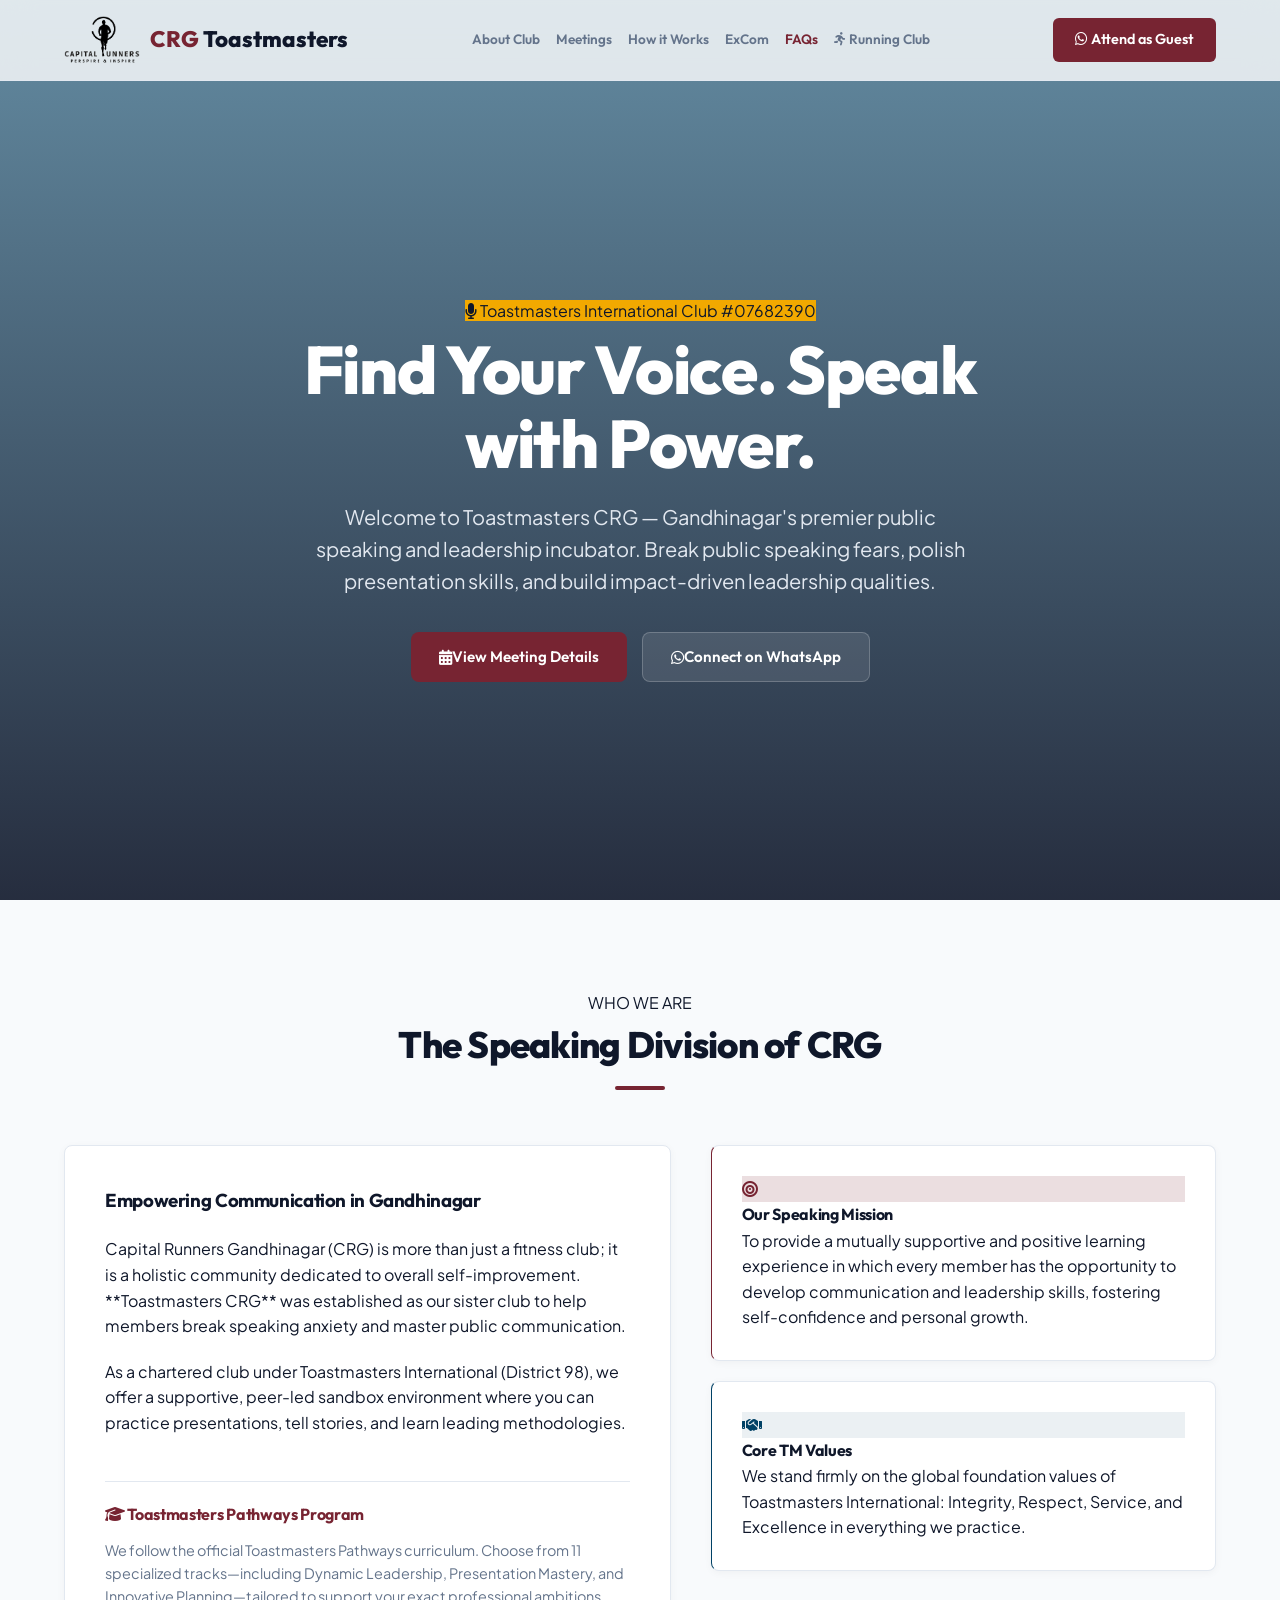
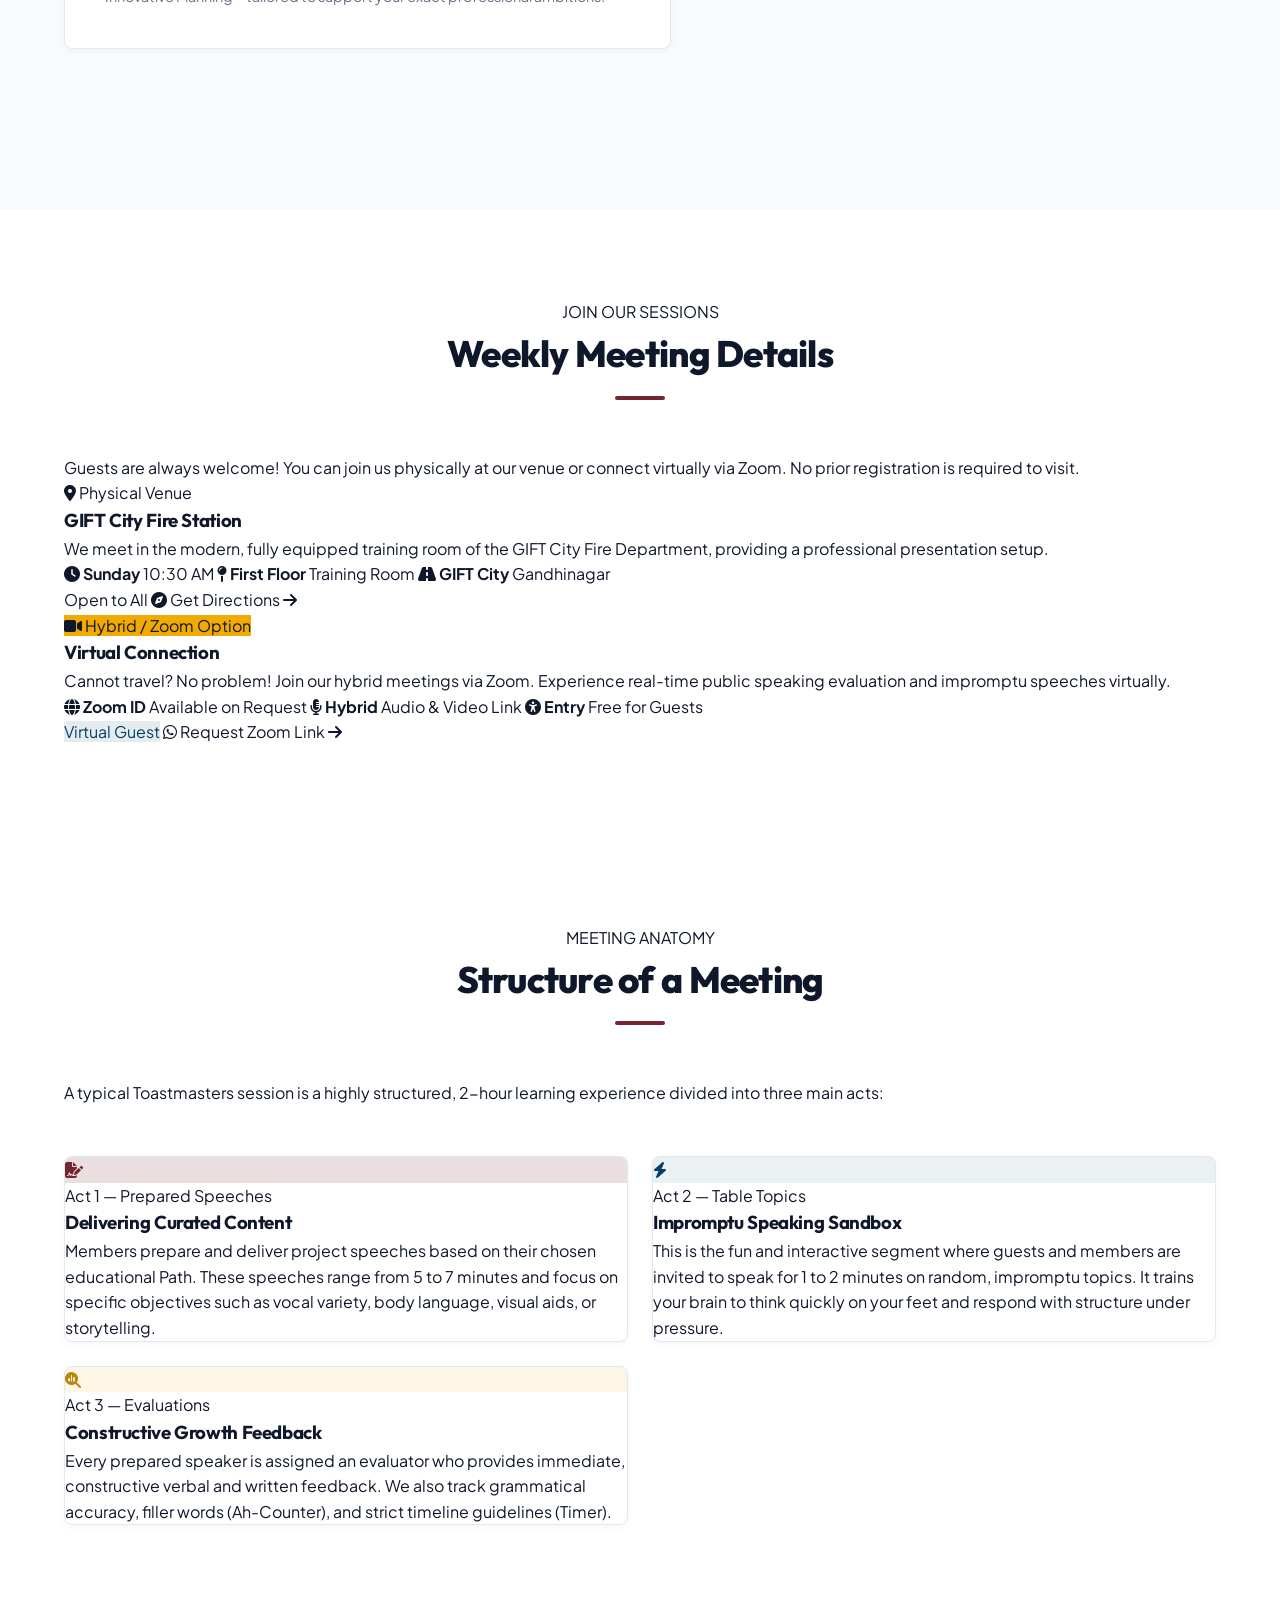
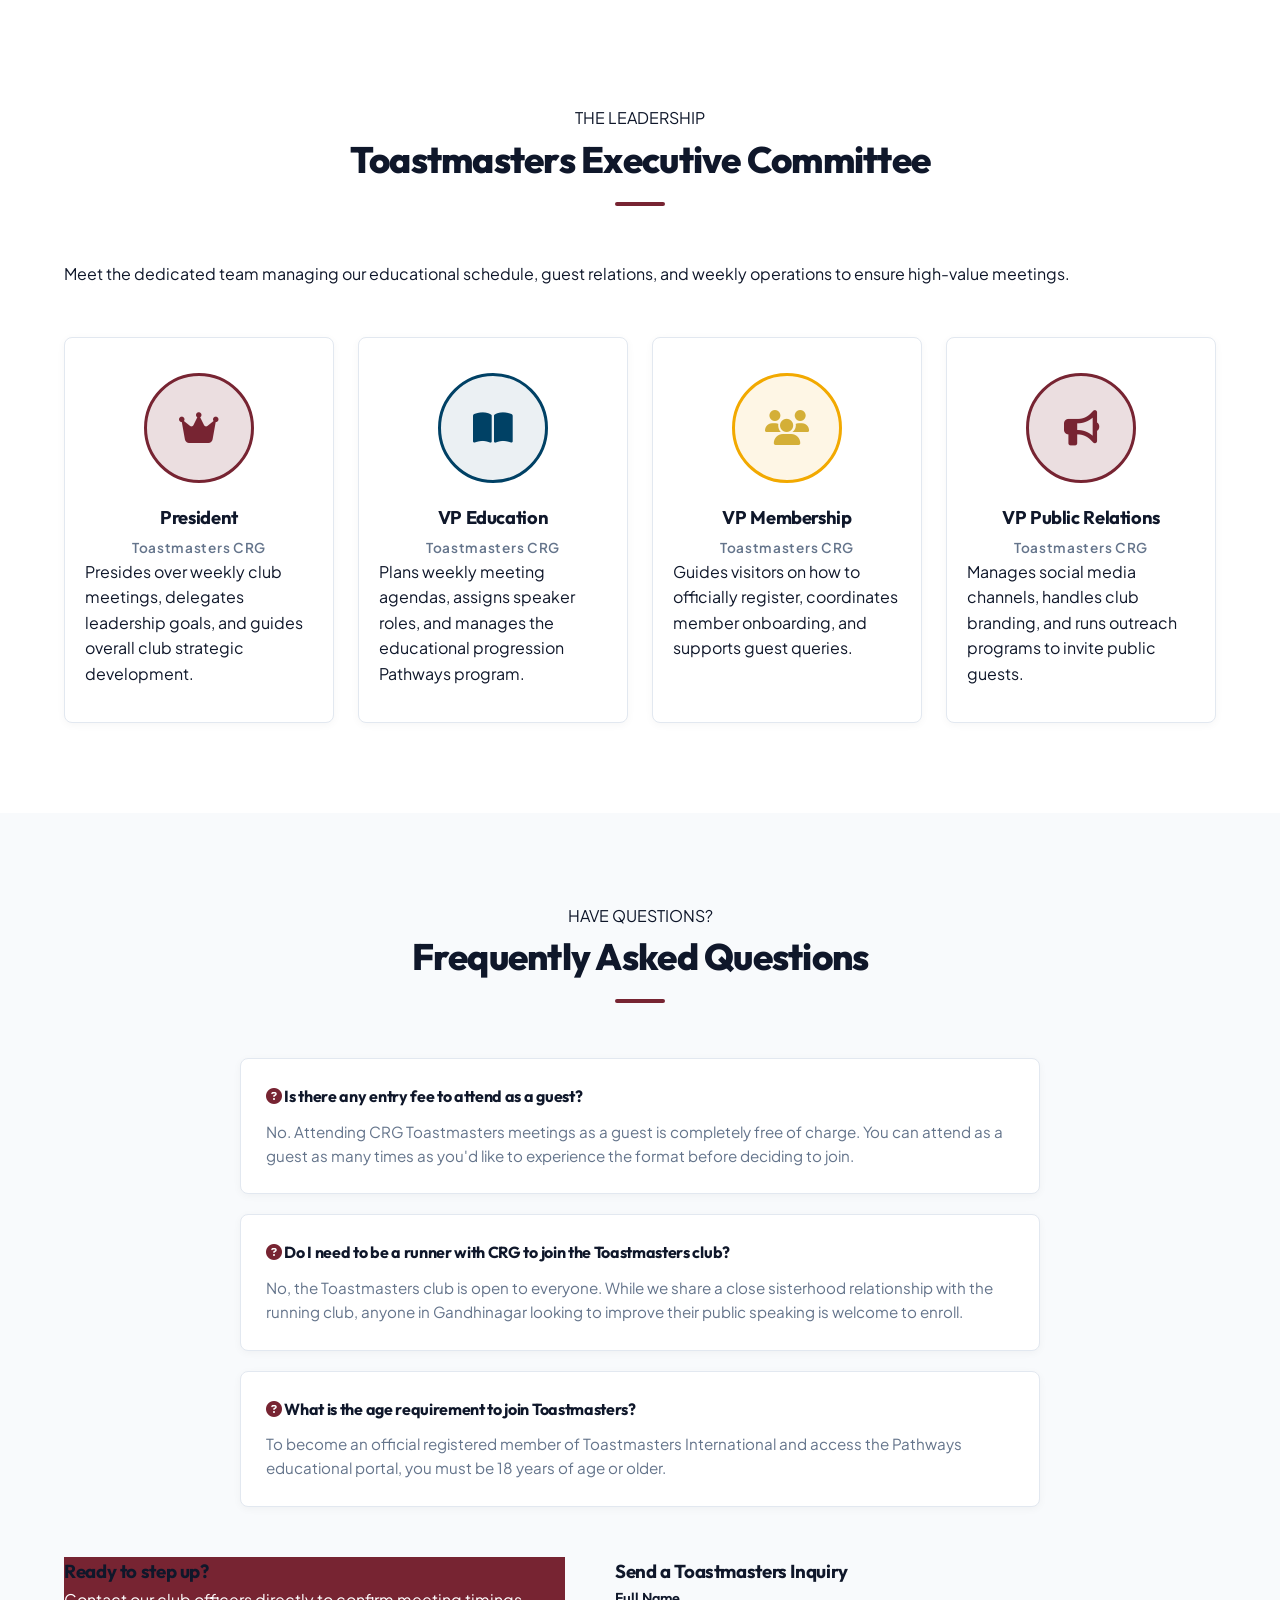
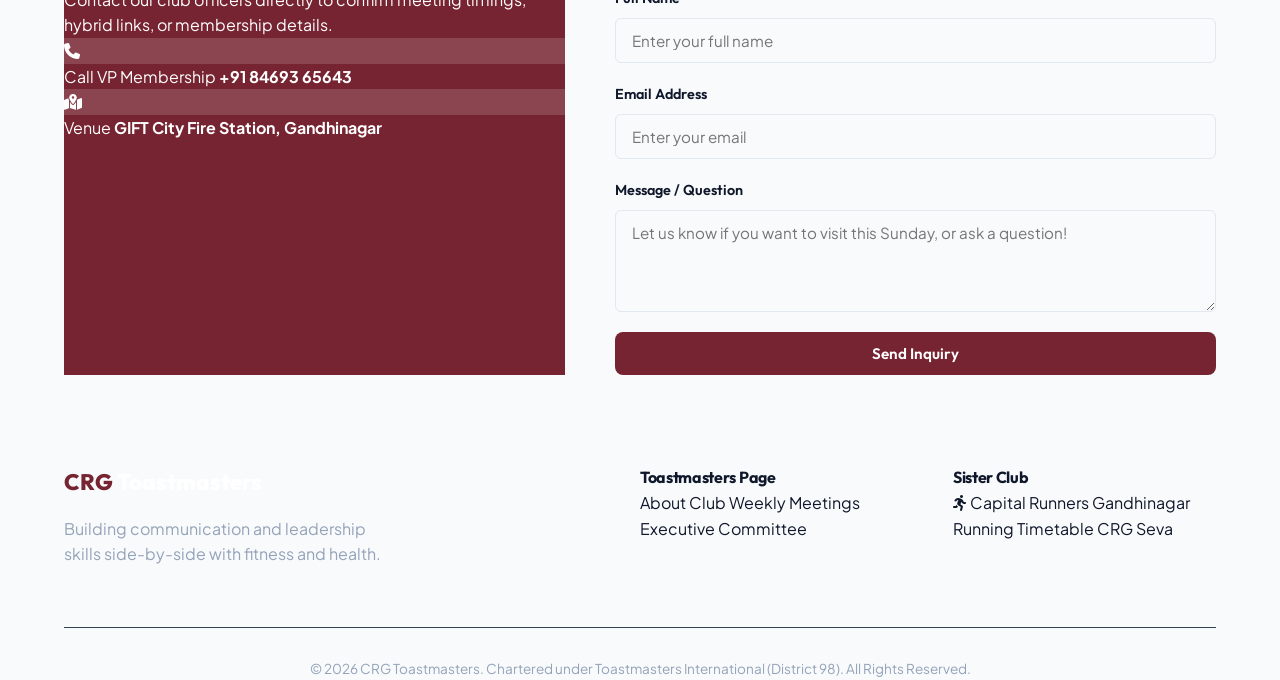
==== commit d237bf02: "Update red-black theme, stats, ExCom card popups, new Reading Group & Seva Club, swap Saturday/Monda" ====
--- a/toastmasters.html
+++ b/toastmasters.html
@@ -363,7 +363,7 @@
                     <h4>Sister Club</h4>
                     <a href="index.html"><i class="fa-solid fa-person-running"></i> Capital Runners Gandhinagar</a>
                     <a href="index.html#schedule">Running Timetable</a>
-                    <a href="index.html#routes">Running Routes</a>
+                    <a href="index.html#seva">CRG Seva</a>
                 </div>
             </div>
             
--- a/index.css
+++ b/index.css
@@ -5,13 +5,13 @@
     --bg-card: #ffffff;
     --bg-card-hover: #ffffff;
     --border-color: #e2e8f0;
-    --border-hover: #4f46e5;
+    --border-hover: #ef4444;
     
-    --primary: #4f46e5; /* Electric Indigo/Violet */
-    --primary-hover: #4338ca;
-    --primary-glow: rgba(79, 70, 229, 0.15);
+    --primary: #ef4444; /* Sports Red */
+    --primary-hover: #dc2626;
+    --primary-glow: rgba(239, 68, 68, 0.15);
     
-    --accent-blue: #06b6d4; /* Cyber Cyan/Teal for cycling */
+    --accent-blue: #0f172a; /* Deep Slate Black */
     --accent-green: #10b981; /* Emerald for strength */
     --accent-purple: #8b5cf6; /* Violet for yoga */
     
@@ -199,16 +199,17 @@
 
 .nav-links {
     display: flex;
-    gap: 30px;
+    gap: 16px;
 }
 
 .nav-item {
     font-family: var(--font-heading);
     font-weight: 600;
-    font-size: 0.95rem;
+    font-size: 0.85rem;
     color: var(--text-muted);
     position: relative;
     padding: 8px 0;
+    white-space: nowrap;
 }
 
 .nav-item:hover, .nav-item.active {
@@ -410,9 +411,9 @@
 
 /* Stats Section */
 .stats-section {
-    background-color: var(--bg-white);
+    background-color: #090d16; /* Deep Matte Black */
     padding: 65px 0;
-    border-bottom: 1px solid var(--border-color);
+    border-bottom: 2px solid var(--primary); /* Neon Red line at bottom */
     position: relative;
     z-index: 4;
 }
@@ -424,8 +425,8 @@
 }
 
 .stat-card {
-    background: var(--bg-white);
-    border: 1px solid var(--border-color);
+    background: #0f172a; /* Deep Slate Black */
+    border: 1px solid #1e293b;
     padding: 30px 20px;
     border-radius: 8px;
     text-align: center;
@@ -435,14 +436,14 @@
 
 .stat-card:hover {
     transform: translateY(-4px);
-    border-color: var(--border-hover);
+    border-color: var(--primary);
     box-shadow: var(--shadow-md);
 }
 
 .stat-number {
     font-size: 2.8rem;
     font-weight: 800;
-    color: var(--primary);
+    color: var(--primary); /* Neon Red glowing numbers */
     margin-bottom: 5px;
 }
 
@@ -451,7 +452,7 @@
     font-weight: 600;
     text-transform: uppercase;
     letter-spacing: 0.05em;
-    color: var(--text-muted);
+    color: #94a3b8; /* Light Slate */
 }
 
 /* Section Common Layout */
@@ -587,12 +588,12 @@
 }
 
 .member-avatar {
-    width: 64px;
-    height: 64px;
+    width: 120px;
+    height: 120px;
     border-radius: 50%;
     object-fit: cover;
     margin-bottom: 18px;
-    border: 2px solid var(--border-color);
+    border: 3px solid var(--border-color);
     transition: var(--transition);
 }
 
@@ -612,8 +613,66 @@
     font-size: 0.85rem;
     color: var(--text-muted);
     font-weight: 600;
-    text-transform: uppercase;
+    text-transform: none;
     letter-spacing: 0.05em;
+}
+
+/* ExCom Card Profile Popout */
+.profile-popout {
+    position: absolute;
+    top: 0;
+    left: 0;
+    width: 100%;
+    height: 100%;
+    background: rgba(15, 23, 42, 0.96); /* Elegant dark slate background */
+    color: var(--text-white);
+    border-radius: 12px;
+    padding: 24px;
+    display: flex;
+    flex-direction: column;
+    justify-content: center;
+    align-items: center;
+    text-align: center;
+    opacity: 0;
+    transform: scale(0.9) translateY(10px);
+    transition: all 0.3s cubic-bezier(0.34, 1.56, 0.64, 1);
+    pointer-events: none;
+    z-index: 15;
+}
+
+.profile-popout h4 {
+    font-size: 1.25rem;
+    font-weight: 700;
+    color: var(--primary);
+    margin-bottom: 6px;
+}
+
+.profile-popout .popout-role {
+    font-size: 0.9rem;
+    font-weight: 600;
+    color: var(--text-white);
+    opacity: 0.8;
+    margin-bottom: 12px;
+}
+
+.profile-popout .popout-bio {
+    font-size: 0.85rem;
+    line-height: 1.5;
+    color: var(--text-white);
+    opacity: 0.95;
+}
+
+.team-card {
+    position: relative;
+    overflow: hidden; /* Prevent popout bleed during bounce */
+}
+
+/* Hover and active popup triggers */
+.team-card:hover .profile-popout,
+.team-card.active .profile-popout {
+    opacity: 1;
+    transform: scale(1) translateY(0);
+    pointer-events: auto;
 }
 
 /* Schedule Section */
@@ -1579,7 +1638,7 @@
     }
 }
 
-@media (max-width: 768px) {
+@media (max-width: 1024px) {
     .nav-links, .btn-nav-cta {
         display: none;
     }
@@ -1633,228 +1692,241 @@
     transform: translateY(0);
 }
 
-/* Club Routes Styling */
-.routes-section {
+/* Instagram Section */
+.instagram-section {
     background-color: var(--bg-white);
-    padding: 100px 0;
+    padding: 90px 0;
     border-bottom: 1px solid var(--border-color);
 }
-.routes-intro {
+.instagram-intro {
     text-align: center;
     color: var(--text-muted);
     max-width: 600px;
+    margin: 0 auto 40px auto;
+    font-size: 1.1rem;
+}
+.instagram-handle {
+    color: var(--primary);
+    font-weight: 700;
+    text-decoration: none;
+}
+.instagram-handle:hover {
+    text-decoration: underline;
+}
+.instagram-grid {
+    display: grid;
+    grid-template-columns: repeat(6, 1fr);
+    gap: 16px;
+}
+@media (max-width: 1024px) {
+    .instagram-grid {
+        grid-template-columns: repeat(3, 1fr);
+    }
+}
+@media (max-width: 576px) {
+    .instagram-grid {
+        grid-template-columns: repeat(2, 1fr);
+        gap: 10px;
+    }
+}
+.instagram-post {
+    position: relative;
+    border-radius: 8px;
+    overflow: hidden;
+    aspect-ratio: 1 / 1;
+    display: block;
+    box-shadow: var(--shadow-sm);
+    transition: var(--transition);
+}
+.instagram-post img {
+    width: 100%;
+    height: 100%;
+    object-fit: cover;
+    transition: var(--transition);
+}
+.instagram-overlay {
+    position: absolute;
+    top: 0;
+    left: 0;
+    width: 100%;
+    height: 100%;
+    background: rgba(0, 0, 0, 0.6);
+    color: var(--text-white);
+    display: flex;
+    justify-content: center;
+    align-items: center;
+    gap: 20px;
+    opacity: 0;
+    transition: var(--transition);
+    font-family: var(--font-heading);
+    font-weight: 700;
+    font-size: 1rem;
+}
+.instagram-post:hover {
+    transform: scale(1.02);
+}
+.instagram-post:hover img {
+    transform: scale(1.05);
+}
+.instagram-post:hover .instagram-overlay {
+    opacity: 1;
+}
+
+/* Reading Group Section */
+.reading-section {
+    background-color: var(--bg-light);
+    padding: 90px 0;
+    border-bottom: 1px solid var(--border-color);
+}
+.reading-intro {
+    text-align: center;
+    color: var(--text-muted);
+    max-width: 650px;
     margin: 0 auto 50px auto;
     font-size: 1.1rem;
 }
-.routes-grid {
+.reading-grid {
     display: grid;
-    grid-template-columns: repeat(2, 1fr);
+    grid-template-columns: repeat(3, 1fr);
     gap: 30px;
 }
-@media (max-width: 768px) {
-    .routes-grid {
+@media (max-width: 992px) {
+    .reading-grid {
         grid-template-columns: 1fr;
     }
 }
-.route-card {
+.reading-card {
+    background: var(--bg-white);
+    border: 1px solid var(--border-color);
+    border-radius: 12px;
+    padding: 35px 25px;
+    text-align: center;
+    box-shadow: var(--shadow-sm);
+    transition: var(--transition);
+}
+.reading-card:hover {
+    transform: translateY(-5px);
+    border-color: var(--primary);
+    box-shadow: var(--shadow-md);
+}
+.reading-card-icon {
+    font-size: 2.2rem;
+    color: var(--primary);
+    margin-bottom: 20px;
+}
+.reading-card h3 {
+    font-family: var(--font-heading);
+    font-weight: 700;
+    font-size: 1.3rem;
+    color: var(--text-main);
+    margin-bottom: 12px;
+}
+.reading-card p {
+    font-size: 0.95rem;
+    color: var(--text-muted);
+    line-height: 1.6;
+}
+
+/* Seva Club Section */
+.seva-section {
+    background-color: var(--bg-white);
+    padding: 90px 0;
+    border-bottom: 2px solid var(--primary);
+}
+.seva-intro {
+    text-align: center;
+    color: var(--text-muted);
+    max-width: 650px;
+    margin: 0 auto 50px auto;
+    font-size: 1.1rem;
+}
+.seva-grid {
+    display: grid;
+    grid-template-columns: 1.2fr 1fr;
+    gap: 40px;
+}
+@media (max-width: 992px) {
+    .seva-grid {
+        grid-template-columns: 1fr;
+        gap: 30px;
+    }
+}
+.seva-info-box, .seva-leads-box {
     background: var(--bg-light);
     border: 1px solid var(--border-color);
     border-radius: 12px;
-    overflow: hidden;
+    padding: 40px;
     box-shadow: var(--shadow-sm);
-    transition: var(--transition);
-    display: flex;
-    flex-direction: column;
-}
-.route-card:hover {
-    transform: translateY(-6px);
-    border-color: var(--primary);
-    box-shadow: var(--shadow-md);
-}
-.route-map-placeholder {
-    height: 220px;
-    background-size: cover;
-    background-position: center;
-    position: relative;
-    background-color: #cbd5e1;
-}
-.route-badge-new {
-    position: absolute;
-    top: 15px;
-    left: 15px;
-    background: var(--primary);
-    color: var(--text-white);
+}
+.seva-info-box h3, .seva-leads-box h3 {
     font-family: var(--font-heading);
     font-weight: 700;
-    font-size: 0.75rem;
-    text-transform: uppercase;
-    padding: 5px 12px;
-    border-radius: 4px;
-    letter-spacing: 0.05em;
-}
-.route-info {
-    padding: 30px;
-    flex-grow: 1;
-    display: flex;
-    flex-direction: column;
-    justify-content: space-between;
-}
-.route-info h3 {
-    font-family: var(--font-heading);
-    font-weight: 700;
-    font-size: 1.35rem;
-    color: var(--text-main);
-    margin-bottom: 12px;
-}
-.route-info p {
+    font-size: 1.5rem;
+    color: var(--text-main);
+    margin-bottom: 15px;
+    border-left: 4px solid var(--primary);
+    padding-left: 12px;
+}
+.seva-info-box p, .seva-leads-box p {
+    font-size: 1rem;
+    color: var(--text-muted);
+    margin-bottom: 25px;
+    line-height: 1.5;
+}
+.seva-guidelines-list {
+    list-style: none;
+    padding: 0;
+    margin: 0;
+}
+.seva-guidelines-list li {
+    position: relative;
+    padding-left: 30px;
+    margin-bottom: 18px;
     font-size: 0.95rem;
-    color: var(--text-muted);
-    margin-bottom: 20px;
-}
-.route-stats {
-    display: flex;
-    gap: 10px;
-    margin-bottom: 25px;
-    flex-wrap: wrap;
-}
-.stat-pill {
-    background: rgba(99, 102, 241, 0.06);
-    border: 1px solid rgba(99, 102, 241, 0.12);
-    color: var(--text-main);
-    padding: 6px 14px;
-    border-radius: 30px;
-    font-size: 0.85rem;
-}
-.stat-pill strong {
+    line-height: 1.6;
+    color: var(--text-main);
+}
+.seva-guidelines-list li i {
+    position: absolute;
+    left: 0;
+    top: 3px;
     color: var(--primary);
-    margin-right: 3px;
-}
-.route-footer {
+    font-size: 1.1rem;
+}
+.leads-grid {
+    display: grid;
+    grid-template-columns: 1fr;
+    gap: 12px;
+}
+.lead-item {
+    background: var(--bg-white);
+    border: 1px solid var(--border-color);
+    border-radius: 8px;
+    padding: 14px 18px;
     display: flex;
     justify-content: space-between;
     align-items: center;
-    border-top: 1px solid var(--border-color);
-    padding-top: 20px;
-}
-.difficulty-level {
-    font-family: var(--font-heading);
-    font-weight: 700;
-    font-size: 0.8rem;
-    text-transform: uppercase;
-    letter-spacing: 0.05em;
-    padding: 4px 10px;
-    border-radius: 4px;
-}
-.diff-easy {
-    background: rgba(16, 185, 129, 0.1);
-    color: #10b981;
-}
-.diff-medium {
-    background: rgba(245, 158, 11, 0.1);
-    color: #f59e0b;
-}
-.btn-route-action {
-    font-family: var(--font-heading);
-    font-weight: 700;
+    transition: var(--transition);
+}
+.lead-item:hover {
+    border-color: var(--primary);
+    transform: translateX(4px);
+}
+.lead-item strong {
+    color: var(--text-main);
+    font-size: 0.95rem;
+}
+.lead-item span {
+    color: var(--text-muted);
     font-size: 0.9rem;
-    color: var(--primary);
-    transition: var(--transition);
-}
-.btn-route-action:hover {
-    color: var(--primary-hover);
-    transform: translateX(3px);
-}
-
-/* Hall of Fame Leaderboard Styling */
-.leaderboard-section {
-    background-color: var(--bg-light);
-    padding: 100px 0;
-    border-bottom: 1px solid var(--border-color);
-}
-.leaderboard-intro {
-    text-align: center;
-    color: var(--text-muted);
-    max-width: 600px;
-    margin: 0 auto 50px auto;
-    font-size: 1.1rem;
-}
-.leaderboard-wrapper {
-    background: var(--bg-white);
-    border: 1px solid var(--border-color);
-    border-radius: 12px;
-    overflow: hidden;
-    box-shadow: var(--shadow-sm);
-    max-width: 900px;
-    margin: 0 auto;
-}
-.leaderboard-header-tabs {
-    display: flex;
-    background: var(--bg-light);
-    border-bottom: 1px solid var(--border-color);
-}
-.lead-tab-btn {
-    flex: 1;
-    border: none;
-    background: none;
-    padding: 20px;
-    font-family: var(--font-heading);
-    font-weight: 700;
-    font-size: 1rem;
-    cursor: pointer;
-    color: var(--text-muted);
-    transition: var(--transition);
-    text-align: center;
-    border-bottom: 3px solid transparent;
-}
-.lead-tab-btn.active {
-    color: var(--primary);
-    border-bottom-color: var(--primary);
-    background: var(--bg-white);
-}
-.lead-tab-btn:hover:not(.active) {
-    color: var(--text-main);
-    background: rgba(99, 102, 241, 0.03);
-}
-.leaderboard-table-container {
-    display: none;
-    padding: 20px;
-}
-.leaderboard-table-container.active {
-    display: block;
-    animation: fadeIn 0.4s ease forwards;
-}
-.leaderboard-table {
-    width: 100%;
-    border-collapse: collapse;
-    text-align: left;
-}
-.leaderboard-table th, .leaderboard-table td {
-    padding: 18px;
-    border-bottom: 1px solid var(--border-color);
-}
-.leaderboard-table th {
-    font-family: var(--font-heading);
-    font-weight: 700;
-    color: var(--text-muted);
-    text-transform: uppercase;
-    font-size: 0.8rem;
-    letter-spacing: 0.05em;
-}
-.leaderboard-table td {
-    color: var(--text-main);
-    font-size: 0.95rem;
-}
-.leaderboard-table tr:last-child td {
-    border-bottom: none;
-}
-.record-time {
-    background: rgba(99, 102, 241, 0.08);
-    color: var(--primary);
-    font-family: var(--font-heading);
-    font-weight: 800;
-    padding: 4px 10px;
-    border-radius: 4px;
-    display: inline-block;
+    font-weight: 500;
+}
+@media (max-width: 576px) {
+    .lead-item {
+        flex-direction: column;
+        align-items: flex-start;
+        gap: 4px;
+    }
 }
 
 /* Mobile-Friendly Optimization Overrides */
@@ -1982,4 +2054,160 @@
     }
 }
 
-
+/* Gallery Infinite Horizontal Scroll Marquee */
+.gallery-marquee-container {
+    width: 100%;
+    overflow: hidden;
+    position: relative;
+    padding: 10px 0;
+    mask-image: linear-gradient(to right, transparent, white 15%, white 85%, transparent);
+    -webkit-mask-image: linear-gradient(to right, transparent, white 15%, white 85%, transparent);
+}
+
+.gallery-marquee-track {
+    display: flex;
+    width: max-content;
+    gap: 20px;
+    animation: marquee-scroll 40s linear infinite;
+}
+
+.gallery-marquee-track:hover {
+    animation-play-state: paused;
+}
+
+.gallery-slide {
+    width: 320px;
+    height: 220px;
+    flex-shrink: 0;
+    border-radius: 12px;
+    overflow: hidden;
+    border: 1px solid var(--border-color);
+    box-shadow: var(--shadow-sm);
+    transition: var(--transition);
+}
+
+.gallery-slide:hover {
+    transform: scale(1.04) translateY(-3px);
+    border-color: var(--primary);
+    box-shadow: var(--shadow-md);
+}
+
+.gallery-slide img {
+    width: 100%;
+    height: 100%;
+    object-fit: cover;
+    display: block;
+}
+
+@keyframes marquee-scroll {
+    0% {
+        transform: translateX(0);
+    }
+    100% {
+        /* Move exactly by width of 9 slides + their gaps: 9 * 320 = 2880, 9 * 20 = 180. Total 3060px */
+        transform: translateX(-3060px);
+    }
+}
+
+/* ExCom Horizontal Scroll Carousel */
+.team-carousel-wrapper {
+    position: relative;
+    width: 100%;
+    margin-top: 40px;
+}
+
+.team-carousel-container {
+    width: 100%;
+    overflow-x: auto;
+    scroll-behavior: smooth;
+    -webkit-overflow-scrolling: touch;
+    padding: 10px 0 25px 0;
+    position: relative;
+}
+
+/* Hide scrollbar */
+.team-carousel-container::-webkit-scrollbar {
+    display: none;
+}
+.team-carousel-container {
+    -ms-overflow-style: none;
+    scrollbar-width: none;
+}
+
+.team-grid.flex-layout {
+    display: flex;
+    flex-wrap: nowrap;
+    gap: 24px;
+    width: max-content;
+}
+
+.team-grid.flex-layout .team-card {
+    width: 290px;
+    flex-shrink: 0;
+}
+
+/* Floating Chevron Buttons */
+.carousel-btn {
+    position: absolute;
+    top: 50%;
+    transform: translateY(-50%);
+    width: 46px;
+    height: 46px;
+    border-radius: 50%;
+    background: var(--bg-white);
+    border: 1px solid var(--border-color);
+    box-shadow: var(--shadow-md);
+    color: var(--text-main);
+    display: flex;
+    align-items: center;
+    justify-content: center;
+    cursor: pointer;
+    z-index: 10;
+    transition: var(--transition);
+}
+
+.carousel-btn:hover {
+    background: var(--primary);
+    color: var(--text-white);
+    border-color: var(--primary);
+    box-shadow: 0 4px 12px var(--primary-glow);
+}
+
+.carousel-btn.prev-btn {
+    left: -23px;
+}
+
+.carousel-btn.next-btn {
+    right: -23px;
+}
+
+@media (max-width: 1024px) {
+    .carousel-btn {
+        display: none; /* Hide scroll buttons on mobile, allow swipe scrolling */
+    }
+    .team-carousel-container {
+        padding-left: 20px;
+        padding-right: 20px;
+        margin: 0 -20px;
+        width: calc(100% + 40px);
+    }
+}
+
+/* President Center Showcase */
+.president-showcase {
+    display: flex;
+    justify-content: center;
+    margin-bottom: 30px;
+    width: 100%;
+}
+
+.president-card {
+    max-width: 300px;
+    width: 100%;
+    border-color: var(--primary) !important;
+    background: linear-gradient(to bottom, var(--bg-white), var(--bg-light)) !important;
+    box-shadow: var(--shadow-md) !important;
+}
+
+
+
